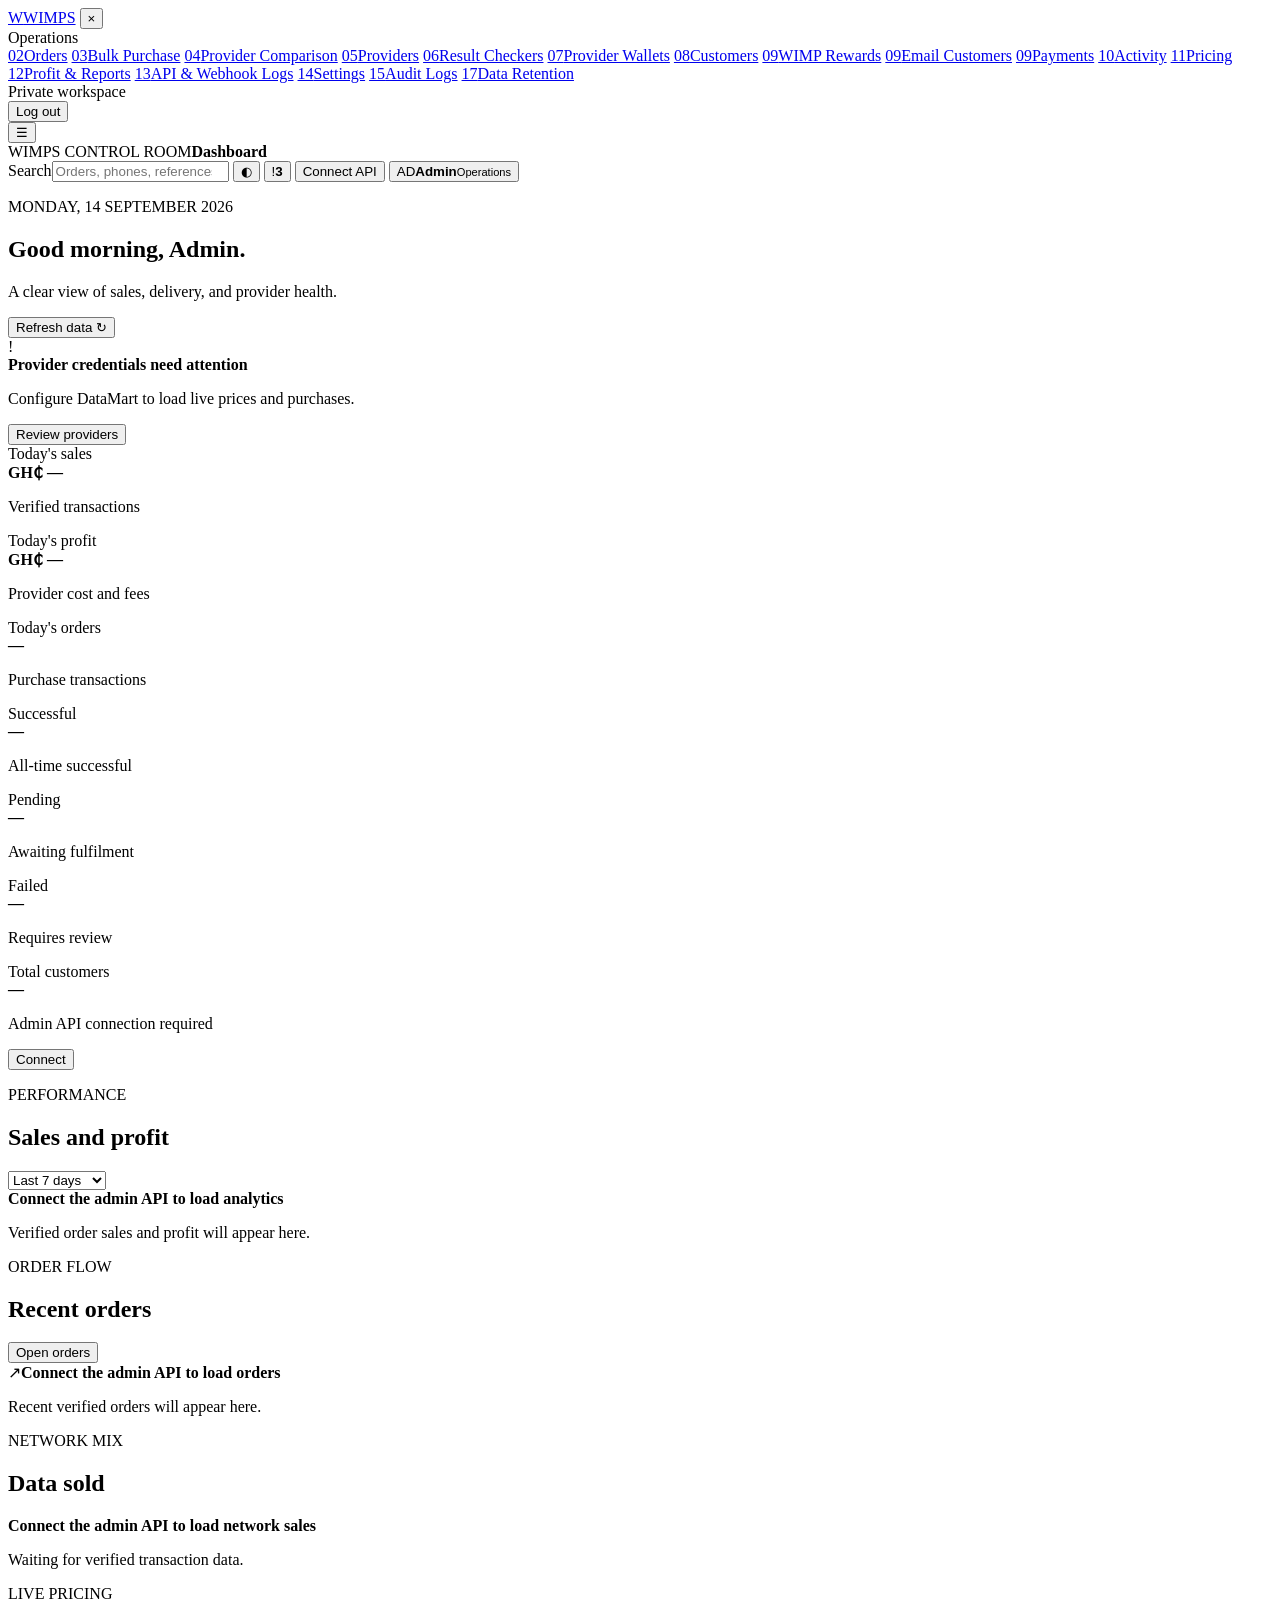
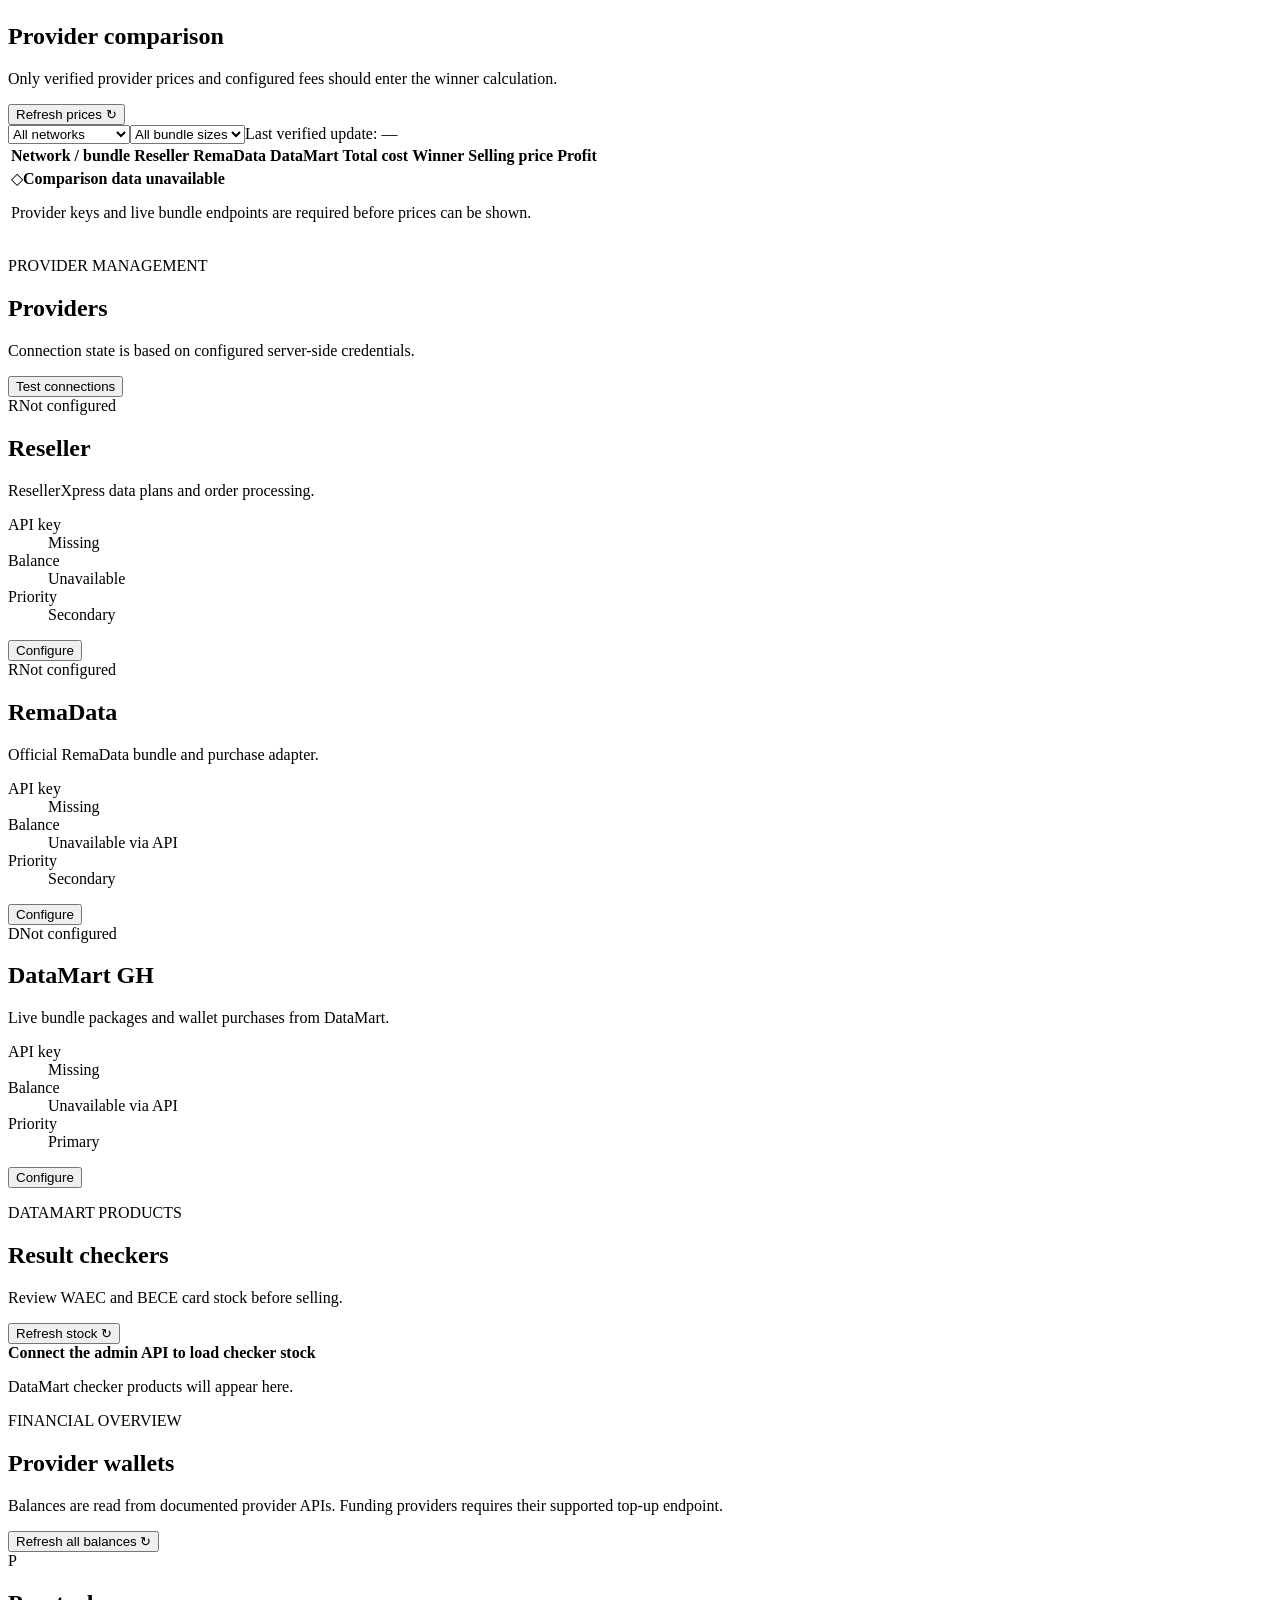
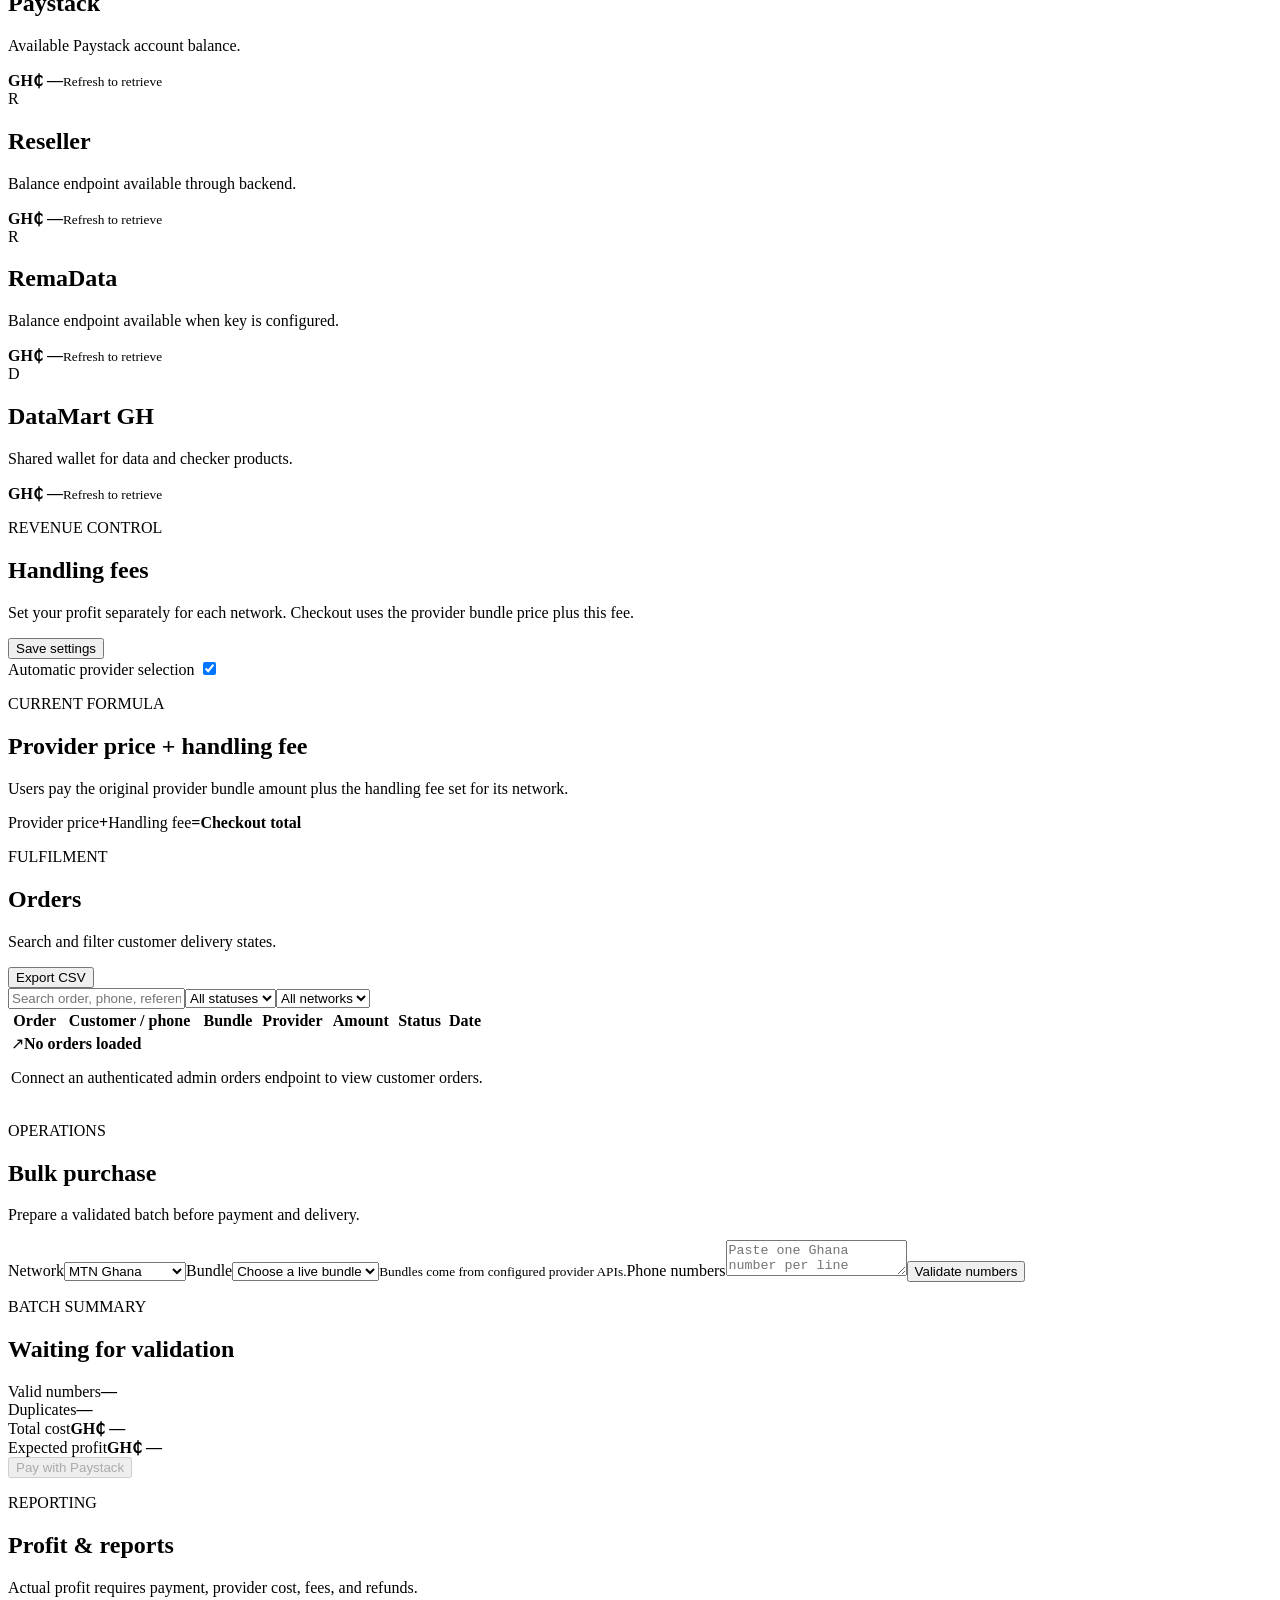
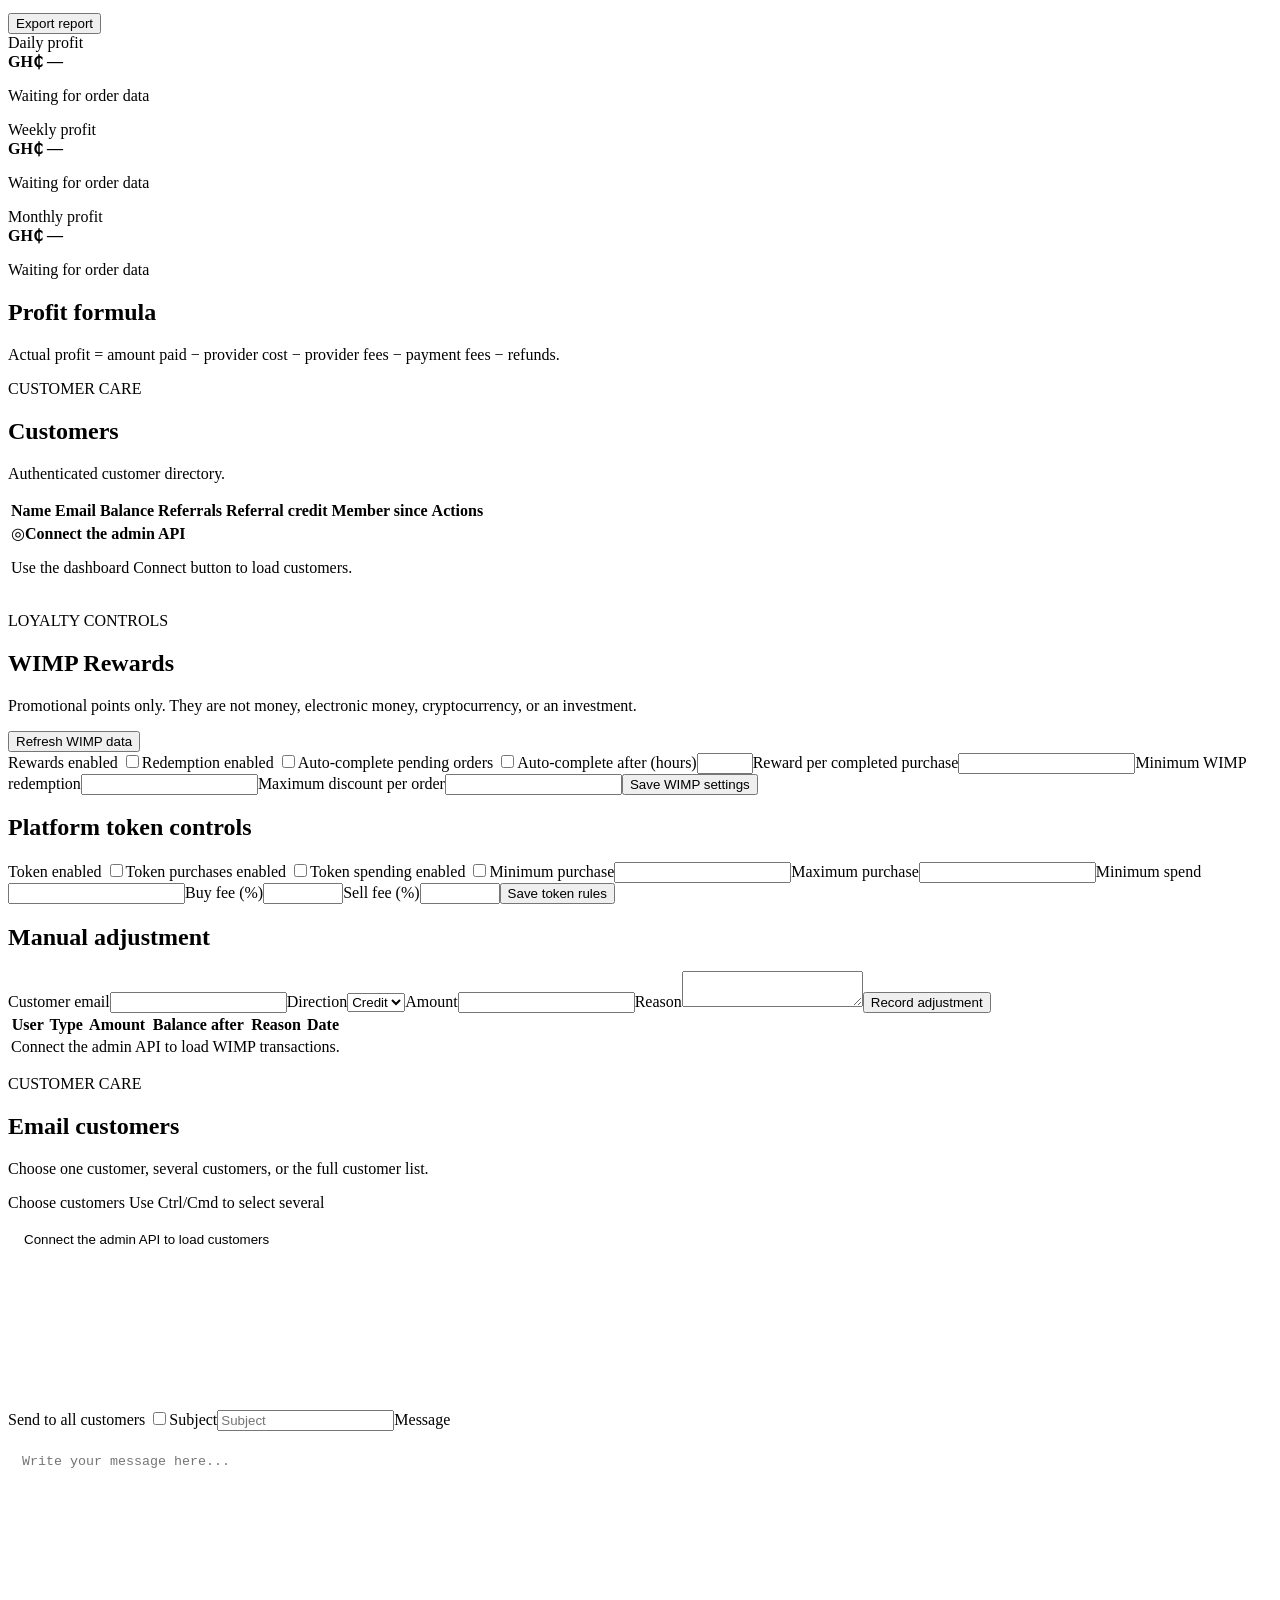
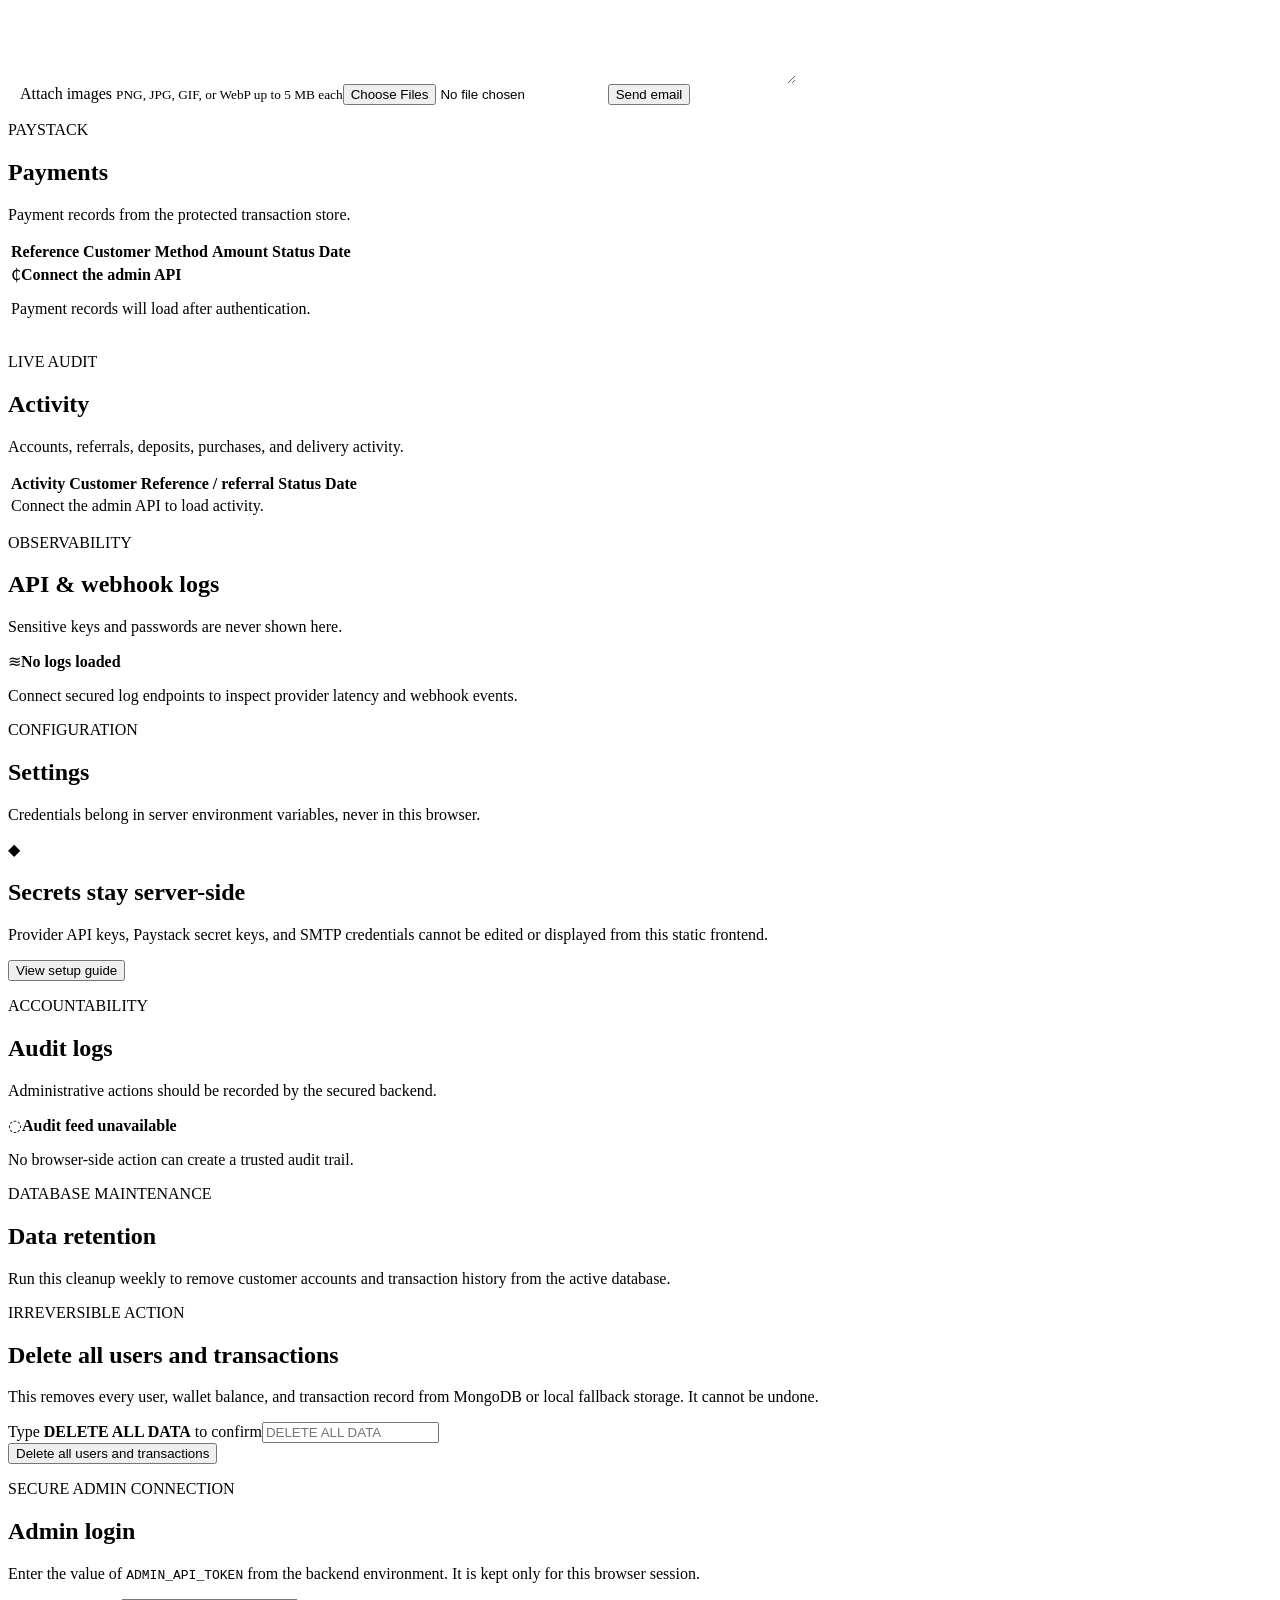
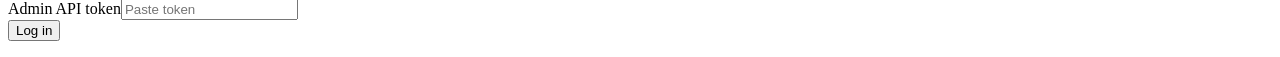
==== admin/index.html @ 2f8cf1c2 "Improve site favicon and link previews" ====
<!doctype html>
<html lang="en">
<head>
    <meta charset="utf-8">
    <meta name="viewport" content="width=device-width, initial-scale=1">
    <meta name="robots" content="noindex, nofollow">
    <meta name="description" content="WIMPS operations dashboard">
    <link rel="icon" type="image/png" sizes="512x512" href="/logo-512.png">
    <link rel="icon" href="/favicon.ico">
    <title>WIMPS Admin</title>
    <link rel="stylesheet" href="admin.css">
    <style>
        .customer-email-form { max-width: 760px; gap: 20px; }
        .customer-email-form select,
        .customer-email-form textarea { display: block; width: 100%; margin-top: 7px; padding: 13px 14px; border: 1px solid var(--line); border-radius: 10px; background: transparent; color: var(--ink); line-height: 1.6; }
        .customer-email-form select[multiple] { min-height: 190px; }
        .customer-email-form .customer-message { min-height: 220px; resize: vertical; }
        .customer-email-form .image-attachments { border: 1px dashed var(--line); padding: 12px; border-radius: 10px; background: transparent; }
        .customer-email-form select:focus,
        .customer-email-form input:focus,
        .customer-email-form textarea:focus { border-color: var(--green); outline: 0; box-shadow: 0 0 0 3px rgba(8, 122, 85, .12); }
        .bulk-actions { display: flex; flex-wrap: wrap; gap: 10px; margin-top: 16px; }
    </style>
</head>
<body>
    <div class="app-shell">
        <aside class="sidebar" id="sidebar">
            <div class="brand-row">
                <a class="brand" href="#dashboard" data-view="dashboard"><span class="brand-mark">W</span><span>WIMPS</span></a>
                <button class="icon-button sidebar-close" id="sidebar-close" aria-label="Close navigation">&times;</button>
            </div>
            <div class="workspace-label">Operations</div>
            <nav class="side-nav" aria-label="Admin navigation">
                <a class="nav-link" href="#orders" data-view="orders"><span>02</span>Orders</a>
                <a class="nav-link" href="#bulk" data-view="bulk"><span>03</span>Bulk Purchase</a>
                <a class="nav-link" href="#comparison" data-view="comparison"><span>04</span>Provider Comparison</a>
                <a class="nav-link" href="#providers" data-view="providers"><span>05</span>Providers</a>
                <a class="nav-link" href="#checkers" data-view="checkers"><span>06</span>Result Checkers</a>
                <a class="nav-link" href="#wallets" data-view="wallets"><span>07</span>Provider Wallets</a>
                <a class="nav-link" href="#customers" data-view="customers"><span>08</span>Customers</a>
                <a class="nav-link" href="#wimp" data-view="wimp"><span>09</span>WIMP Rewards</a>
                <a class="nav-link" href="#email" data-view="email"><span>09</span>Email Customers</a>
                <a class="nav-link" href="#payments" data-view="payments"><span>09</span>Payments</a>
                <a class="nav-link" href="#activity" data-view="activity"><span>10</span>Activity</a>
                <a class="nav-link" href="#pricing" data-view="pricing"><span>11</span>Pricing</a>
                <a class="nav-link" href="#reports" data-view="reports"><span>12</span>Profit &amp; Reports</a>
                <a class="nav-link" href="#logs" data-view="logs"><span>13</span>API &amp; Webhook Logs</a>
                <a class="nav-link" href="#settings" data-view="settings"><span>14</span>Settings</a>
                <a class="nav-link" href="#audit" data-view="audit"><span>15</span>Audit Logs</a>
                <a class="nav-link" href="#retention" data-view="retention"><span>17</span>Data Retention</a>
            </nav>
            <div class="sidebar-footer">
                <div class="secure-note"><span class="status-dot"></span><span>Private workspace</span></div>
                <button class="logout-button" id="logout-button">Log out</button>
            </div>
        </aside>

        <div class="sidebar-scrim" id="sidebar-scrim"></div>
        <main class="main-content">
            <header class="topbar">
                <button class="icon-button menu-toggle" id="menu-toggle" aria-label="Open navigation">&#9776;</button>
                <div class="topbar-context"><span class="eyebrow">WIMPS CONTROL ROOM</span><strong id="view-title">Dashboard</strong></div>
                <div class="topbar-actions">
                    <label class="search-box"><span>Search</span><input id="global-search" type="search" placeholder="Orders, phones, references"></label>
                    <button class="icon-button theme-toggle" id="theme-toggle" aria-label="Toggle dark mode">◐</button>
                    <button class="notification-button" id="notification-button" aria-label="Notifications"><span>!</span><b>3</b></button>
                    <button class="connect-api-button" id="connect-api-button" type="button">Connect API</button>
                    <button class="profile-chip" id="profile-button"><span class="avatar">AD</span><span><strong>Admin</strong><small>Operations</small></span></button>
                </div>
            </header>

            <section class="view active" data-panel="dashboard">
                <div class="page-heading"><div><p class="eyebrow">MONDAY, 14 SEPTEMBER 2026</p><h1>Good morning, Admin.</h1><p class="muted">A clear view of sales, delivery, and provider health.</p></div><button class="primary-button" data-action="refresh">Refresh data <span>↻</span></button></div>
                <div class="notice-bar warning"><span class="notice-icon">!</span><div><strong>Provider credentials need attention</strong><p>Configure DataMart to load live prices and purchases.</p></div><button class="text-button" data-view="providers">Review providers</button></div>
                <div class="metric-grid">
                    <article class="metric-card accent"><div class="metric-label">Today's sales</div><strong class="metric-value" id="today-sales">GH₵ —</strong><p class="metric-foot">Verified transactions</p></article>
                    <article class="metric-card"><div class="metric-label">Today's profit</div><strong class="metric-value" id="today-profit">GH₵ —</strong><p class="metric-foot">Provider cost and fees</p></article>
                    <article class="metric-card"><div class="metric-label">Today's orders</div><strong class="metric-value" id="today-orders">—</strong><p class="metric-foot">Purchase transactions</p></article>
                    <article class="metric-card"><div class="metric-label">Successful</div><strong class="metric-value" id="successful-orders">—</strong><p class="metric-foot">All-time successful</p></article>
                    <article class="metric-card"><div class="metric-label">Pending</div><strong class="metric-value" id="pending-orders">—</strong><p class="metric-foot">Awaiting fulfilment</p></article>
                    <article class="metric-card"><div class="metric-label">Failed</div><strong class="metric-value" id="failed-orders">—</strong><p class="metric-foot">Requires review</p></article>
                    <article class="metric-card" id="total-users-card"><div class="metric-label">Total customers</div><strong class="metric-value" id="total-users-value">—</strong><p class="metric-foot" id="total-users-status">Admin API connection required</p><button class="metric-action" id="connect-users-button" type="button">Connect</button></article>
                </div>
                <div class="dashboard-grid">
                    <article class="panel chart-panel"><div class="panel-heading"><div><p class="eyebrow">PERFORMANCE</p><h2>Sales and profit</h2></div><select id="chart-range" aria-label="Chart range"><option value="7">Last 7 days</option><option value="30">Last 30 days</option></select></div><div class="chart-placeholder" id="sales-chart"><div class="chart-empty"><span class="chart-line"></span><strong>Connect the admin API to load analytics</strong><p>Verified order sales and profit will appear here.</p></div></div></article>
                </div>
                <div class="dashboard-grid lower-grid"><article class="panel"><div class="panel-heading"><div><p class="eyebrow">ORDER FLOW</p><h2>Recent orders</h2></div><button class="text-button" data-view="orders">Open orders</button></div><div class="recent-orders" id="recent-orders"><div class="empty-state compact"><span class="empty-icon">↗</span><strong>Connect the admin API to load orders</strong><p>Recent verified orders will appear here.</p></div></div></article><article class="panel"><div class="panel-heading"><div><p class="eyebrow">NETWORK MIX</p><h2>Data sold</h2></div></div><div class="network-bars" id="network-mix"><div class="empty-state compact"><strong>Connect the admin API to load network sales</strong></div></div><p class="data-note" id="network-mix-note">Waiting for verified transaction data.</p></article></div>
            </section>

            <section class="view" data-panel="comparison"><div class="page-heading"><div><p class="eyebrow">LIVE PRICING</p><h1>Provider comparison</h1><p class="muted">Only verified provider prices and configured fees should enter the winner calculation.</p></div><button class="primary-button" data-action="refresh">Refresh prices <span>↻</span></button></div><div class="filter-row"><select id="comparison-network"><option value="">All networks</option><option value="mtn">MTN Ghana</option><option value="telecel">Telecel Ghana</option><option value="airteltigo">AirtelTigo Ghana</option></select><select id="comparison-volume"><option value="">All bundle sizes</option><option value="1">1GB</option><option value="2">2GB</option><option value="5">5GB</option><option value="10">10GB</option></select><span class="filter-status" id="comparison-updated">Last verified update: —</span></div><div class="table-panel"><div class="responsive-table"><table><thead><tr><th>Network / bundle</th><th>Reseller</th><th>RemaData</th><th>DataMart</th><th>Total cost</th><th>Winner</th><th>Selling price</th><th>Profit</th></tr></thead><tbody id="comparison-body"><tr><td colspan="8"><div class="empty-state"><span class="empty-icon">◇</span><strong>Comparison data unavailable</strong><p>Provider keys and live bundle endpoints are required before prices can be shown.</p></div></td></tr></tbody></table></div></div></section>

            <section class="view" data-panel="providers"><div class="page-heading"><div><p class="eyebrow">PROVIDER MANAGEMENT</p><h1>Providers</h1><p class="muted">Connection state is based on configured server-side credentials.</p></div><button class="secondary-button" data-action="test-providers">Test connections</button></div><div class="provider-grid"><article class="provider-card offline"><div class="provider-top"><span class="provider-badge reseller">R</span><span class="connection offline">Not configured</span></div><h2>Reseller</h2><p>ResellerXpress data plans and order processing.</p><dl><div><dt>API key</dt><dd>Missing</dd></div><div><dt>Balance</dt><dd>Unavailable</dd></div><div><dt>Priority</dt><dd>Secondary</dd></div></dl><div class="provider-actions"><button class="secondary-button" data-view="settings">Configure</button></div></article><article class="provider-card offline"><div class="provider-top"><span class="provider-badge rema">R</span><span class="connection offline">Not configured</span></div><h2>RemaData</h2><p>Official RemaData bundle and purchase adapter.</p><dl><div><dt>API key</dt><dd>Missing</dd></div><div><dt>Balance</dt><dd>Unavailable via API</dd></div><div><dt>Priority</dt><dd>Secondary</dd></div></dl><div class="provider-actions"><button class="secondary-button" data-view="settings">Configure</button></div></article><article class="provider-card offline"><div class="provider-top"><span class="provider-badge datamart">D</span><span class="connection offline">Not configured</span></div><h2>DataMart GH</h2><p>Live bundle packages and wallet purchases from DataMart.</p><dl><div><dt>API key</dt><dd>Missing</dd></div><div><dt>Balance</dt><dd>Unavailable via API</dd></div><div><dt>Priority</dt><dd>Primary</dd></div></dl><div class="provider-actions"><button class="secondary-button" data-view="settings">Configure</button></div></article></div></section>

            <section class="view" data-panel="checkers"><div class="page-heading"><div><p class="eyebrow">DATAMART PRODUCTS</p><h1>Result checkers</h1><p class="muted">Review WAEC and BECE card stock before selling.</p></div><button class="primary-button" id="load-checkers-button" type="button">Refresh stock <span>↻</span></button></div><div class="checker-grid" id="checker-products"><div class="panel empty-state"><strong>Connect the admin API to load checker stock</strong><p>DataMart checker products will appear here.</p></div></div></section>

<section class="view" data-panel="wallets"><div class="page-heading"><div><p class="eyebrow">FINANCIAL OVERVIEW</p><h1>Provider wallets</h1><p class="muted">Balances are read from documented provider APIs. Funding providers requires their supported top-up endpoint.</p></div><button class="primary-button" data-action="refresh">Refresh all balances <span>↻</span></button></div><div class="wallet-grid"><article class="wallet-card" data-wallet-provider="paystack"><span class="provider-badge paystack">P</span><div><h2>Paystack</h2><p>Available Paystack account balance.</p></div><strong>GH₵ —</strong><small>Refresh to retrieve</small></article><article class="wallet-card" data-wallet-provider="resellerxpress"><span class="provider-badge reseller">R</span><div><h2>Reseller</h2><p>Balance endpoint available through backend.</p></div><strong>GH₵ —</strong><small>Refresh to retrieve</small></article><article class="wallet-card" data-wallet-provider="remadata"><span class="provider-badge rema">R</span><div><h2>RemaData</h2><p>Balance endpoint available when key is configured.</p></div><strong>GH₵ —</strong><small>Refresh to retrieve</small></article><article class="wallet-card" data-wallet-provider="datamart"><span class="provider-badge datamart">D</span><div><h2>DataMart GH</h2><p>Shared wallet for data and checker products.</p></div><strong>GH₵ —</strong><small>Refresh to retrieve</small></article></div></section>

            <section class="view" data-panel="pricing"><div class="page-heading"><div><p class="eyebrow">REVENUE CONTROL</p><h1>Handling fees</h1><p class="muted">Set your profit separately for each network. Checkout uses the provider bundle price plus this fee.</p></div><button class="primary-button" data-action="save-settings">Save settings</button></div><div class="settings-grid"><form class="panel settings-form" id="pricing-form"><label class="switch-label">Automatic provider selection <input name="autoProvider" type="checkbox" checked><span class="switch"></span></label></form><article class="panel formula-panel"><p class="eyebrow">CURRENT FORMULA</p><h2>Provider price + handling fee</h2><p>Users pay the original provider bundle amount plus the handling fee set for its network.</p><div class="formula"><span>Provider price</span><b>+</b><span>Handling fee</span><b>=</b><strong>Checkout total</strong></div></article></div></section>

            <section class="view" data-panel="orders"><div class="page-heading"><div><p class="eyebrow">FULFILMENT</p><h1>Orders</h1><p class="muted">Search and filter customer delivery states.</p></div><button class="secondary-button" data-action="export-orders">Export CSV</button></div><div class="filter-row"><input id="orders-search" class="filter-input" placeholder="Search order, phone, reference"><select id="orders-status"><option value="">All statuses</option><option value="pending">Pending</option><option value="completed">Success</option><option value="failed">Failed</option></select><select id="orders-network"><option value="">All networks</option><option value="mtn">MTN</option><option value="telecel">Telecel</option><option value="airteltigo">AirtelTigo</option></select></div><div class="table-panel"><div class="responsive-table"><table><thead><tr><th>Order</th><th>Customer / phone</th><th>Bundle</th><th>Provider</th><th>Amount</th><th>Status</th><th>Date</th></tr></thead><tbody id="orders-body"><tr><td colspan="7"><div class="empty-state"><span class="empty-icon">↗</span><strong>No orders loaded</strong><p>Connect an authenticated admin orders endpoint to view customer orders.</p></div></td></tr></tbody></table></div></div></section>

            <section class="view" data-panel="bulk"><div class="page-heading"><div><p class="eyebrow">OPERATIONS</p><h1>Bulk purchase</h1><p class="muted">Prepare a validated batch before payment and delivery.</p></div></div><div class="bulk-layout"><form class="panel bulk-form"><label>Network<select id="bulk-network"><option value="mtn">MTN Ghana</option><option value="telecel">Telecel Ghana</option><option value="airteltigo">AirtelTigo Ghana</option></select></label><label>Bundle<select id="bulk-bundle"><option value="">Choose a live bundle</option></select><small class="field-help">Bundles come from configured provider APIs.</small></label><label>Phone numbers<textarea placeholder="Paste one Ghana number per line"></textarea></label><button type="button" class="primary-button" data-action="validate-bulk">Validate numbers</button></form><article class="panel bulk-summary"><p class="eyebrow">BATCH SUMMARY</p><h2>Waiting for validation</h2><div class="summary-line"><span>Valid numbers</span><strong>—</strong></div><div class="summary-line"><span>Duplicates</span><strong>—</strong></div><div class="summary-line"><span>Total cost</span><strong>GH₵ —</strong></div><div class="summary-line"><span>Expected profit</span><strong>GH₵ —</strong></div><button type="button" class="secondary-button" disabled>Pay with Paystack</button></article></div></section>

            <section class="view" data-panel="reports"><div class="page-heading"><div><p class="eyebrow">REPORTING</p><h1>Profit &amp; reports</h1><p class="muted">Actual profit requires payment, provider cost, fees, and refunds.</p></div><button class="secondary-button" data-action="export">Export report</button></div><div class="metric-grid"><article class="metric-card"><div class="metric-label">Daily profit</div><strong class="metric-value">GH₵ —</strong><p class="metric-foot">Waiting for order data</p></article><article class="metric-card"><div class="metric-label">Weekly profit</div><strong class="metric-value">GH₵ —</strong><p class="metric-foot">Waiting for order data</p></article><article class="metric-card"><div class="metric-label">Monthly profit</div><strong class="metric-value">GH₵ —</strong><p class="metric-foot">Waiting for order data</p></article></div><div class="panel report-note"><h2>Profit formula</h2><p>Actual profit = amount paid − provider cost − provider fees − payment fees − refunds.</p></div></section>

            <section class="view generic-view" data-panel="customers"><div class="page-heading"><div><p class="eyebrow">CUSTOMER CARE</p><h1>Customers</h1><p class="muted">Authenticated customer directory.</p></div></div><div class="table-panel"><div class="responsive-table"><table><thead><tr><th>Name</th><th>Email</th><th>Balance</th><th>Referrals</th><th>Referral credit</th><th>Member since</th><th>Actions</th></tr></thead><tbody id="customers-body"><tr><td colspan="7"><div class="empty-state"><span class="empty-icon">◎</span><strong>Connect the admin API</strong><p>Use the dashboard Connect button to load customers.</p></div></td></tr></tbody></table></div></div></section>

            <section class="view generic-view" data-panel="wimp"><div class="page-heading"><div><p class="eyebrow">LOYALTY CONTROLS</p><h1>WIMP Rewards</h1><p class="muted">Promotional points only. They are not money, electronic money, cryptocurrency, or an investment.</p></div><button class="primary-button" id="wimp-refresh-button" type="button">Refresh WIMP data</button></div><div class="settings-grid"><form class="panel settings-form" id="wimp-settings-form"><label class="switch-label">Rewards enabled <input name="enabled" type="checkbox"><span class="switch"></span></label><label class="switch-label">Redemption enabled <input name="redemptionEnabled" type="checkbox"><span class="switch"></span></label><label class="switch-label">Auto-complete pending orders <input name="autoCompleteEnabled" type="checkbox"><span class="switch"></span></label><label>Auto-complete after (hours)<input name="autoCompleteHours" type="number" min="1" max="168" step="1" required></label><label>Reward per completed purchase<input name="rewardPerCompletedPurchase" type="number" min="0" step="0.01" required></label><label>Minimum WIMP redemption<input name="minimumRedemption" type="number" min="0" step="0.01" required></label><label>Maximum discount per order<input name="maximumDiscount" type="number" min="0" step="0.01" required></label><button class="primary-button" type="submit">Save WIMP settings</button></form><form class="panel settings-form" id="wimp-token-form"><h2>Platform token controls</h2><label class="switch-label">Token enabled <input name="tokenEnabled" type="checkbox"><span class="switch"></span></label><label class="switch-label">Token purchases enabled <input name="tokenPurchaseEnabled" type="checkbox"><span class="switch"></span></label><label class="switch-label">Token spending enabled <input name="tokenSpendEnabled" type="checkbox"><span class="switch"></span></label><label>Minimum purchase<input name="tokenMinPurchase" type="number" min="0" step="0.01" required></label><label>Maximum purchase<input name="tokenMaxPurchase" type="number" min="0" step="0.01" required></label><label>Minimum spend<input name="tokenMinSpend" type="number" min="0" step="0.01" required></label><label>Buy fee (%)<input name="tokenBuyFeePercent" type="number" min="0" max="100" step="0.01" required></label><label>Sell fee (%)<input name="tokenSellFeePercent" type="number" min="0" max="100" step="0.01" required></label><button class="secondary-button" type="submit">Save token rules</button></form><form class="panel settings-form" id="wimp-adjust-form"><h2>Manual adjustment</h2><label>Customer email<input name="email" type="email" required></label><label>Direction<select name="direction"><option value="credit">Credit</option><option value="debit">Debit</option></select></label><label>Amount<input name="amount" type="number" min="0.01" step="0.01" required></label><label>Reason<textarea name="reason" required maxlength="500"></textarea></label><button class="secondary-button" type="submit">Record adjustment</button></form></div><div class="table-panel"><div class="responsive-table"><table><thead><tr><th>User</th><th>Type</th><th>Amount</th><th>Balance after</th><th>Reason</th><th>Date</th></tr></thead><tbody id="wimp-transactions-body"><tr><td colspan="6">Connect the admin API to load WIMP transactions.</td></tr></tbody></table></div></div></section>

            <section class="view generic-view" data-panel="email"><div class="page-heading"><div><p class="eyebrow">CUSTOMER CARE</p><h1>Email customers</h1><p class="muted">Choose one customer, several customers, or the full customer list.</p></div></div><form class="panel settings-form customer-email-form" id="customer-email-form"><label>Choose customers <span>Use Ctrl/Cmd to select several</span><select name="recipients" multiple size="8"><option value="">Connect the admin API to load customers</option></select></label><label class="switch-label">Send to all customers <input name="allCustomers" type="checkbox"><span class="switch"></span></label><label>Subject<input name="subject" type="text" required placeholder="Subject"></label><label>Message<textarea class="customer-message" name="message" rows="10" required placeholder="Write your message here..."></textarea></label><label class="image-attachments">Attach images <small>PNG, JPG, GIF, or WebP up to 5 MB each</small><input name="attachments" type="file" accept="image/png,image/jpeg,image/gif,image/webp" multiple></label><button type="submit" class="primary-button" data-action="send-email">Send email</button></form></section>
            <section class="view generic-view" data-panel="payments"><div class="page-heading"><div><p class="eyebrow">PAYSTACK</p><h1>Payments</h1><p class="muted">Payment records from the protected transaction store.</p></div></div><div class="table-panel"><div class="responsive-table"><table><thead><tr><th>Reference</th><th>Customer</th><th>Method</th><th>Amount</th><th>Status</th><th>Date</th></tr></thead><tbody id="payments-body"><tr><td colspan="6"><div class="empty-state"><span class="empty-icon">₵</span><strong>Connect the admin API</strong><p>Payment records will load after authentication.</p></div></td></tr></tbody></table></div></div></section>
            <section class="view generic-view" data-panel="activity"><div class="page-heading"><div><p class="eyebrow">LIVE AUDIT</p><h1>Activity</h1><p class="muted">Accounts, referrals, deposits, purchases, and delivery activity.</p></div></div><div class="table-panel"><div class="responsive-table"><table><thead><tr><th>Activity</th><th>Customer</th><th>Reference / referral</th><th>Status</th><th>Date</th></tr></thead><tbody id="activity-body"><tr><td colspan="5">Connect the admin API to load activity.</td></tr></tbody></table></div></div></section>
            <section class="view generic-view" data-panel="logs"><div class="page-heading"><div><p class="eyebrow">OBSERVABILITY</p><h1>API &amp; webhook logs</h1><p class="muted">Sensitive keys and passwords are never shown here.</p></div></div><div class="panel full-empty empty-state"><span class="empty-icon">≋</span><strong>No logs loaded</strong><p>Connect secured log endpoints to inspect provider latency and webhook events.</p></div></section>
            <section class="view generic-view" data-panel="settings"><div class="page-heading"><div><p class="eyebrow">CONFIGURATION</p><h1>Settings</h1><p class="muted">Credentials belong in server environment variables, never in this browser.</p></div></div><div class="panel security-panel"><span class="lock-mark">◆</span><div><h2>Secrets stay server-side</h2><p>Provider API keys, Paystack secret keys, and SMTP credentials cannot be edited or displayed from this static frontend.</p></div><button class="secondary-button" data-action="toast">View setup guide</button></div></section>
            <section class="view generic-view" data-panel="audit"><div class="page-heading"><div><p class="eyebrow">ACCOUNTABILITY</p><h1>Audit logs</h1><p class="muted">Administrative actions should be recorded by the secured backend.</p></div></div><div class="panel full-empty empty-state"><span class="empty-icon">◌</span><strong>Audit feed unavailable</strong><p>No browser-side action can create a trusted audit trail.</p></div></section>
            <section class="view generic-view" data-panel="retention"><div class="page-heading"><div><p class="eyebrow">DATABASE MAINTENANCE</p><h1>Data retention</h1><p class="muted">Run this cleanup weekly to remove customer accounts and transaction history from the active database.</p></div></div><article class="panel retention-panel"><div><span class="eyebrow">IRREVERSIBLE ACTION</span><h2>Delete all users and transactions</h2><p>This removes every user, wallet balance, and transaction record from MongoDB or local fallback storage. It cannot be undone.</p><label class="retention-confirm-label" for="retention-confirmation">Type <strong>DELETE ALL DATA</strong> to confirm<input id="retention-confirmation" type="text" autocomplete="off" placeholder="DELETE ALL DATA"></label></div><button class="danger-button" id="purge-data-button" type="button">Delete all users and transactions</button><p class="retention-status" id="retention-status" role="status"></p></article></section>
        </main>
    </div>
    <div class="api-dialog" id="api-dialog" aria-hidden="true">
        <div class="api-dialog-card" role="dialog" aria-modal="true" aria-labelledby="api-dialog-title">
            <p class="eyebrow">SECURE ADMIN CONNECTION</p>
            <h2 id="api-dialog-title">Admin login</h2>
            <p class="muted">Enter the value of <code>ADMIN_API_TOKEN</code> from the backend environment. It is kept only for this browser session.</p>
            <label class="api-token-label" for="admin-api-token">Admin API token<input id="admin-api-token" type="password" autocomplete="off" placeholder="Paste token"></label>
            <div class="api-dialog-actions"><button class="primary-button" id="api-dialog-submit" type="button">Log in</button></div>
            <p class="api-dialog-error" id="api-dialog-error" role="alert"></p>
        </div>
    </div>
    <div class="toast" id="toast" role="status" aria-live="polite"></div>
    <script src="../config.js?v=5"></script>
    <script src="https://js.paystack.co/v1/inline.js"></script>
    <script src="admin.js?v=5"></script>
    <script>
      if ('serviceWorker' in navigator) {
        window.addEventListener('load', () => {
          navigator.serviceWorker.register('/sw.js')
            .then(reg => console.log('SW registered:', reg.scope))
            .catch(err => console.log('SW registration failed:', err));
        });
      }
    </script>
</body>
</html>
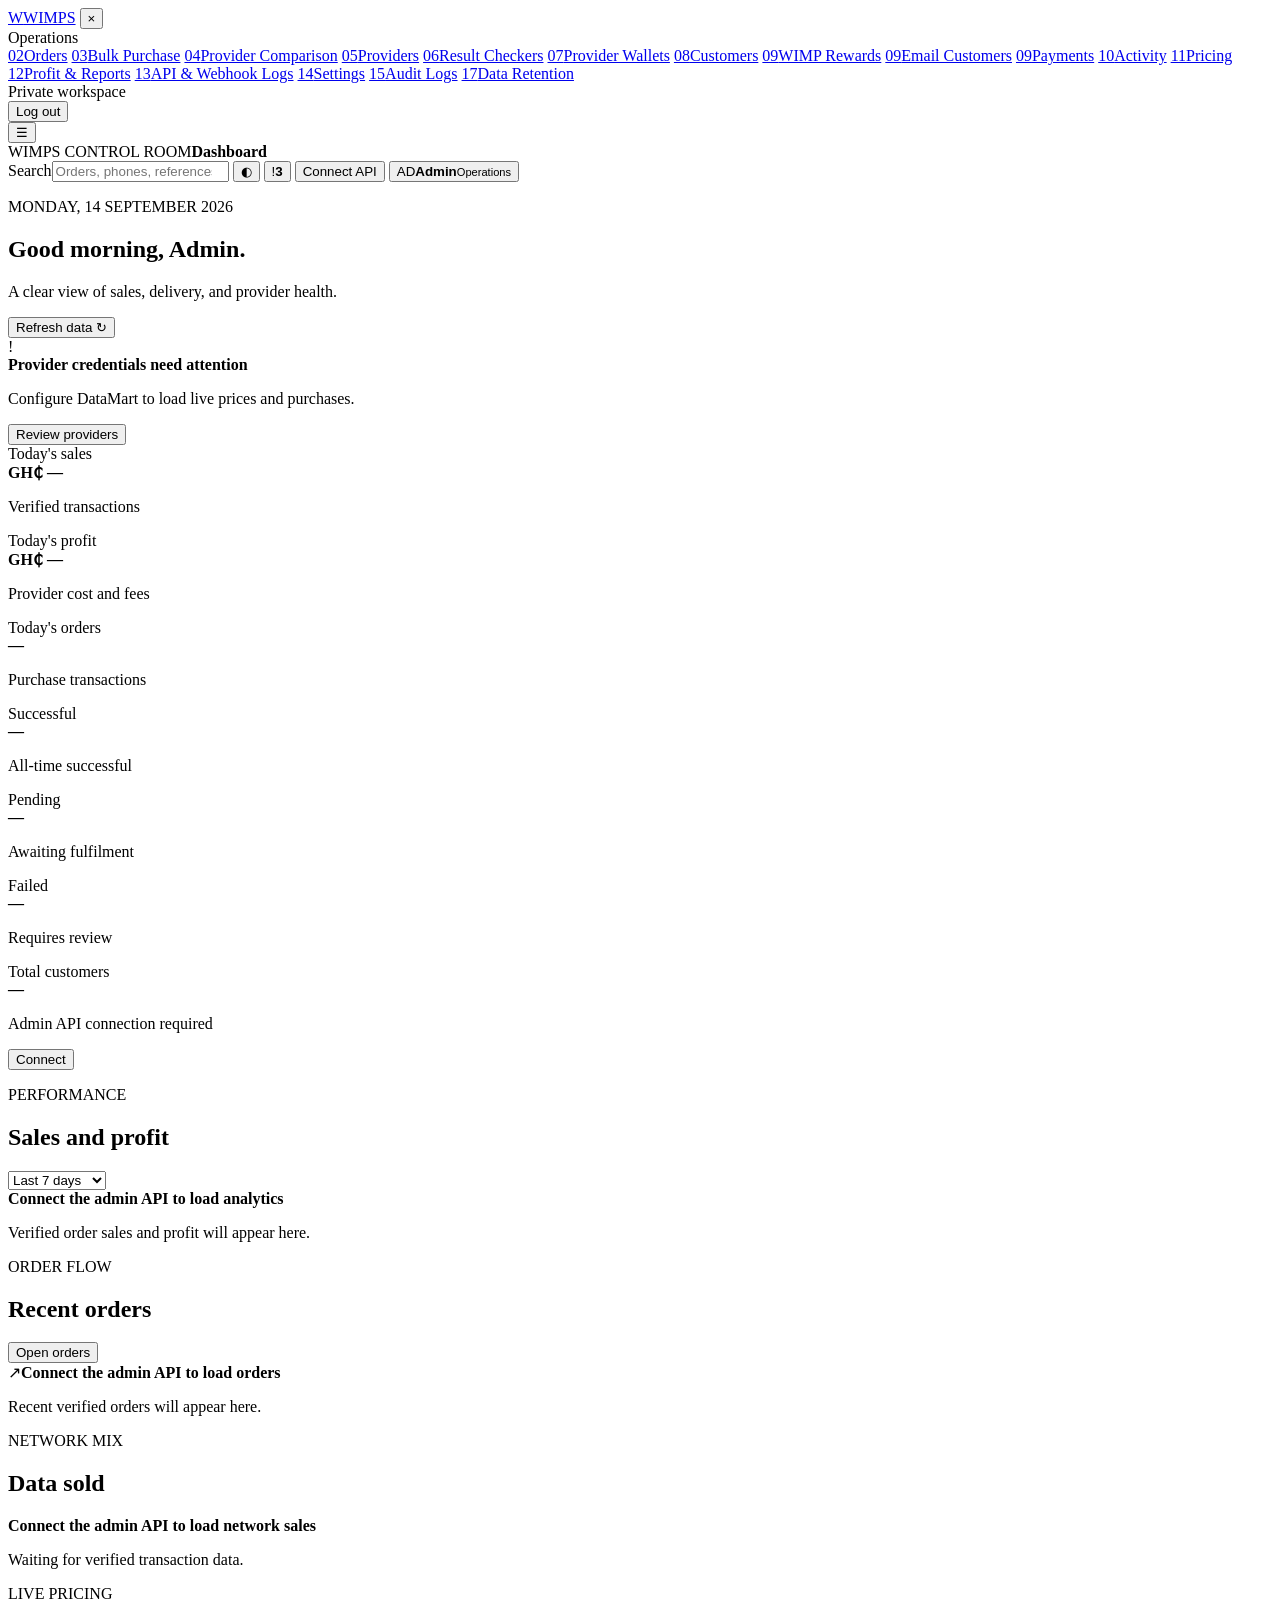
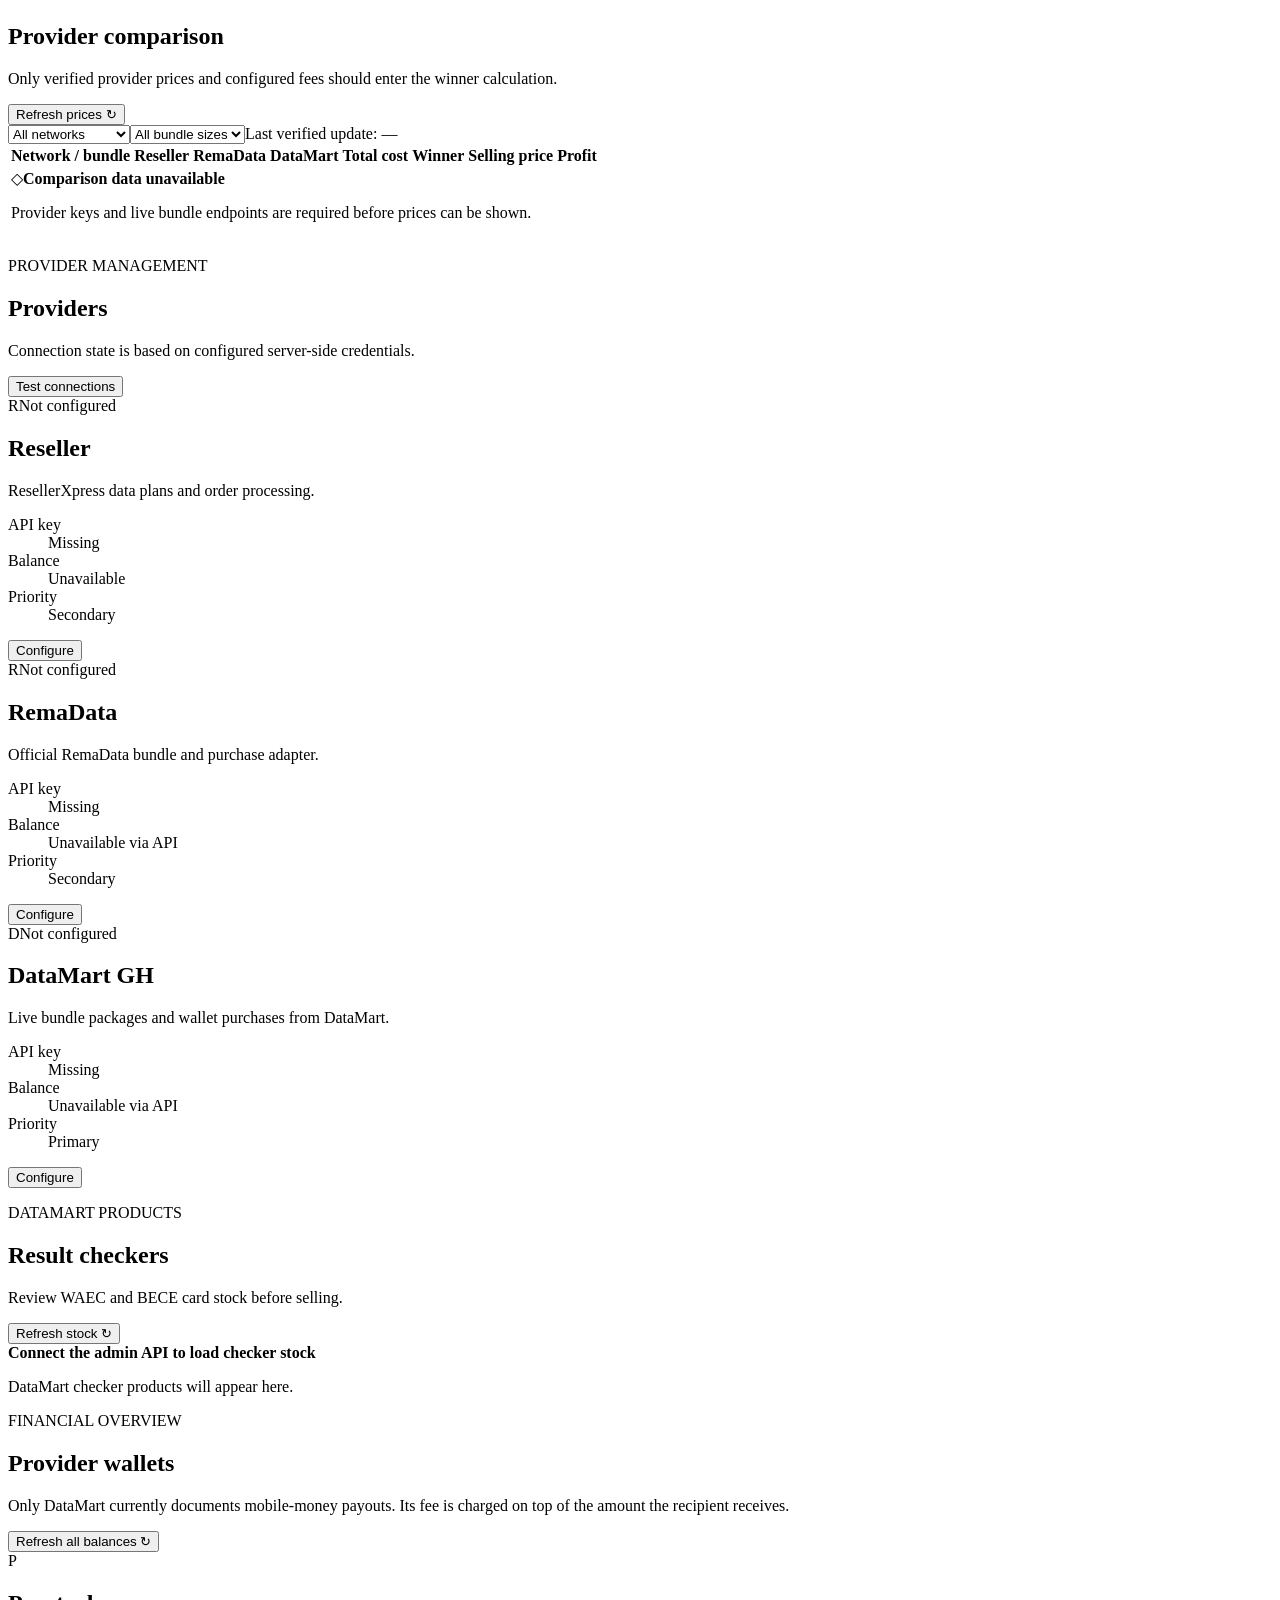
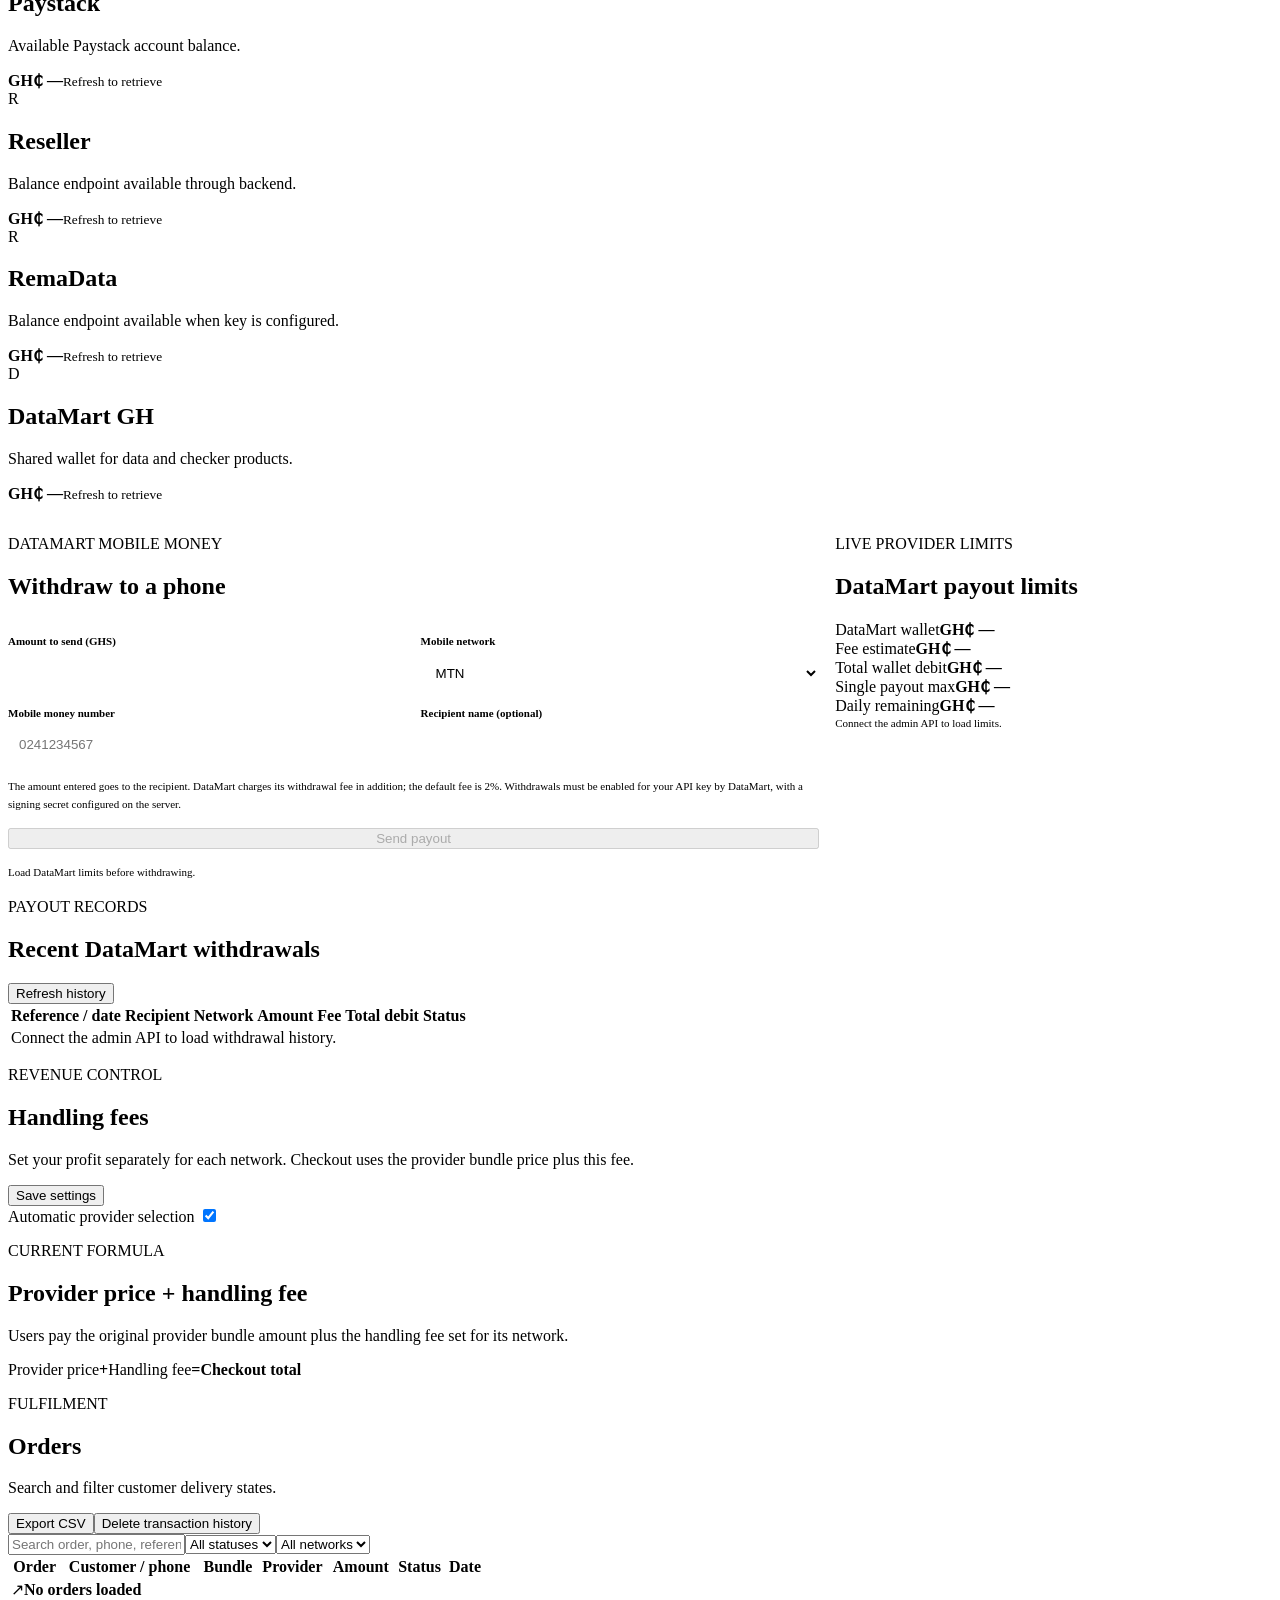
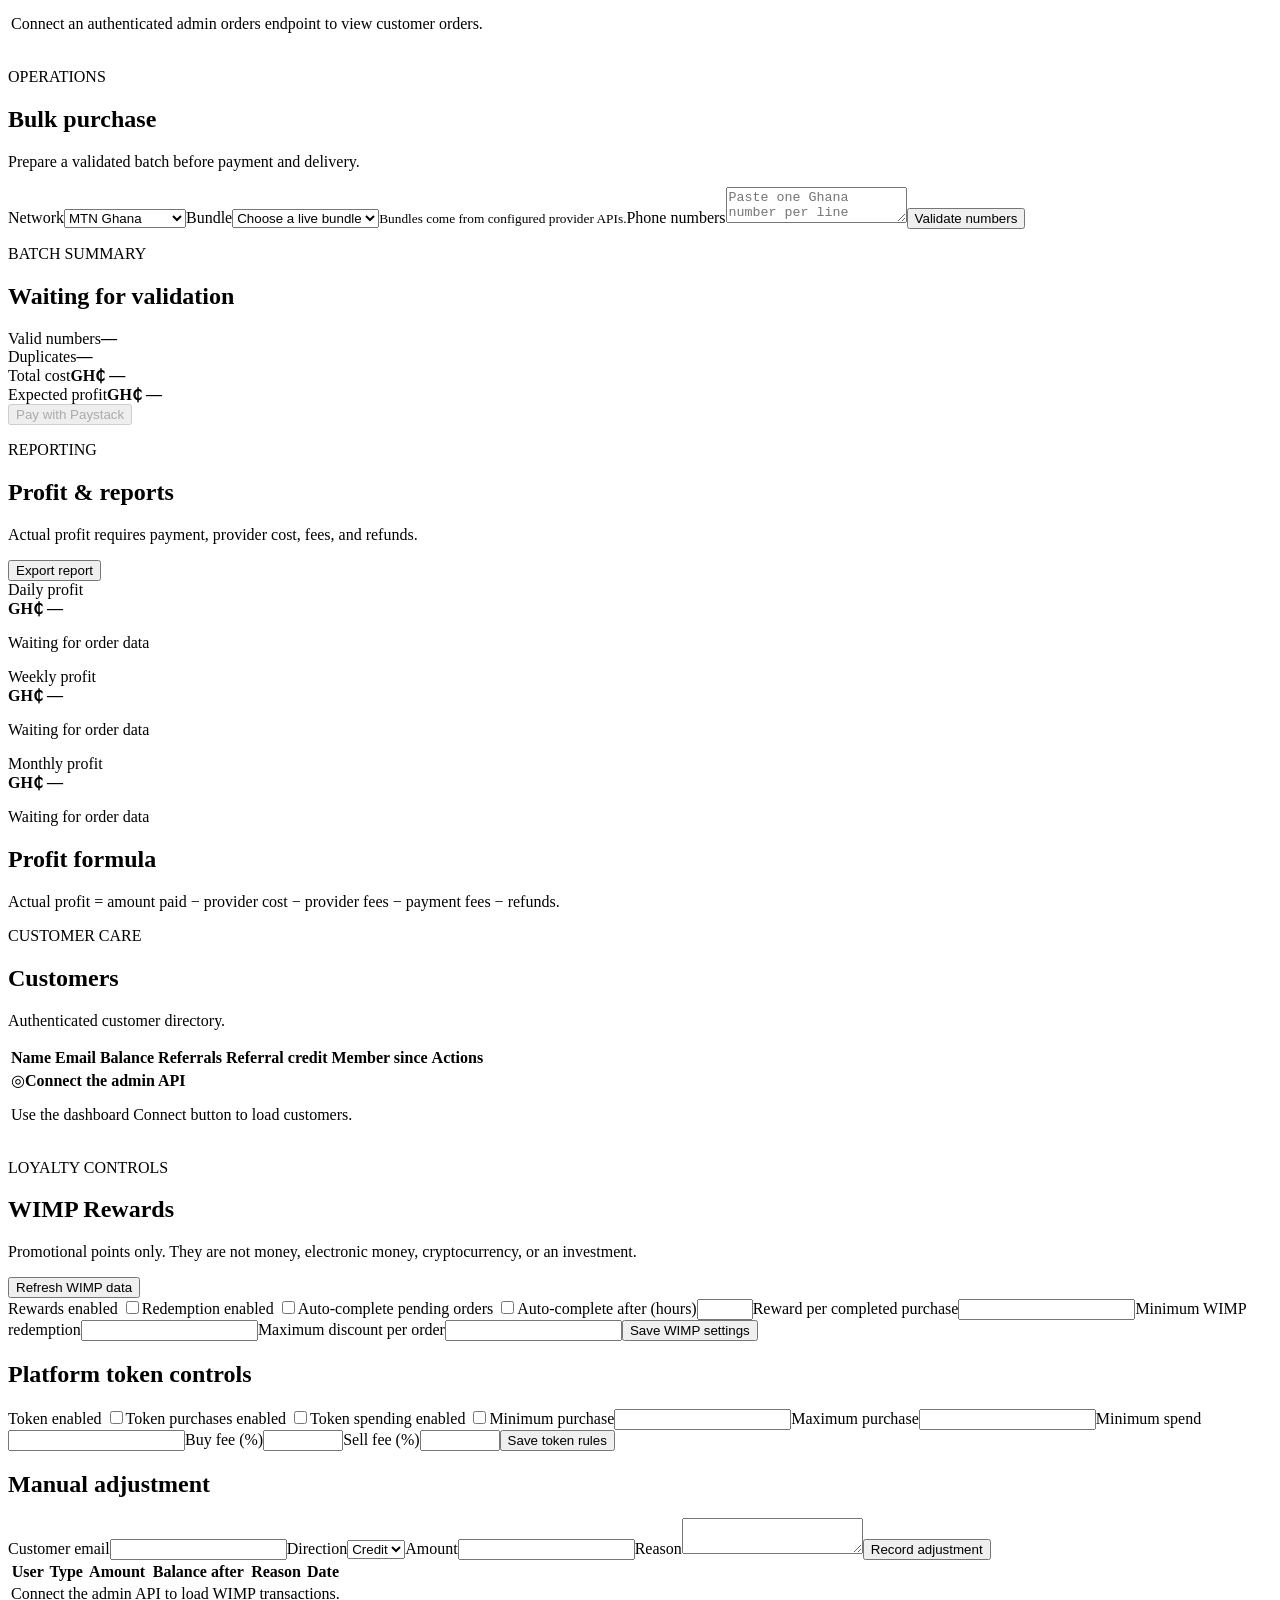
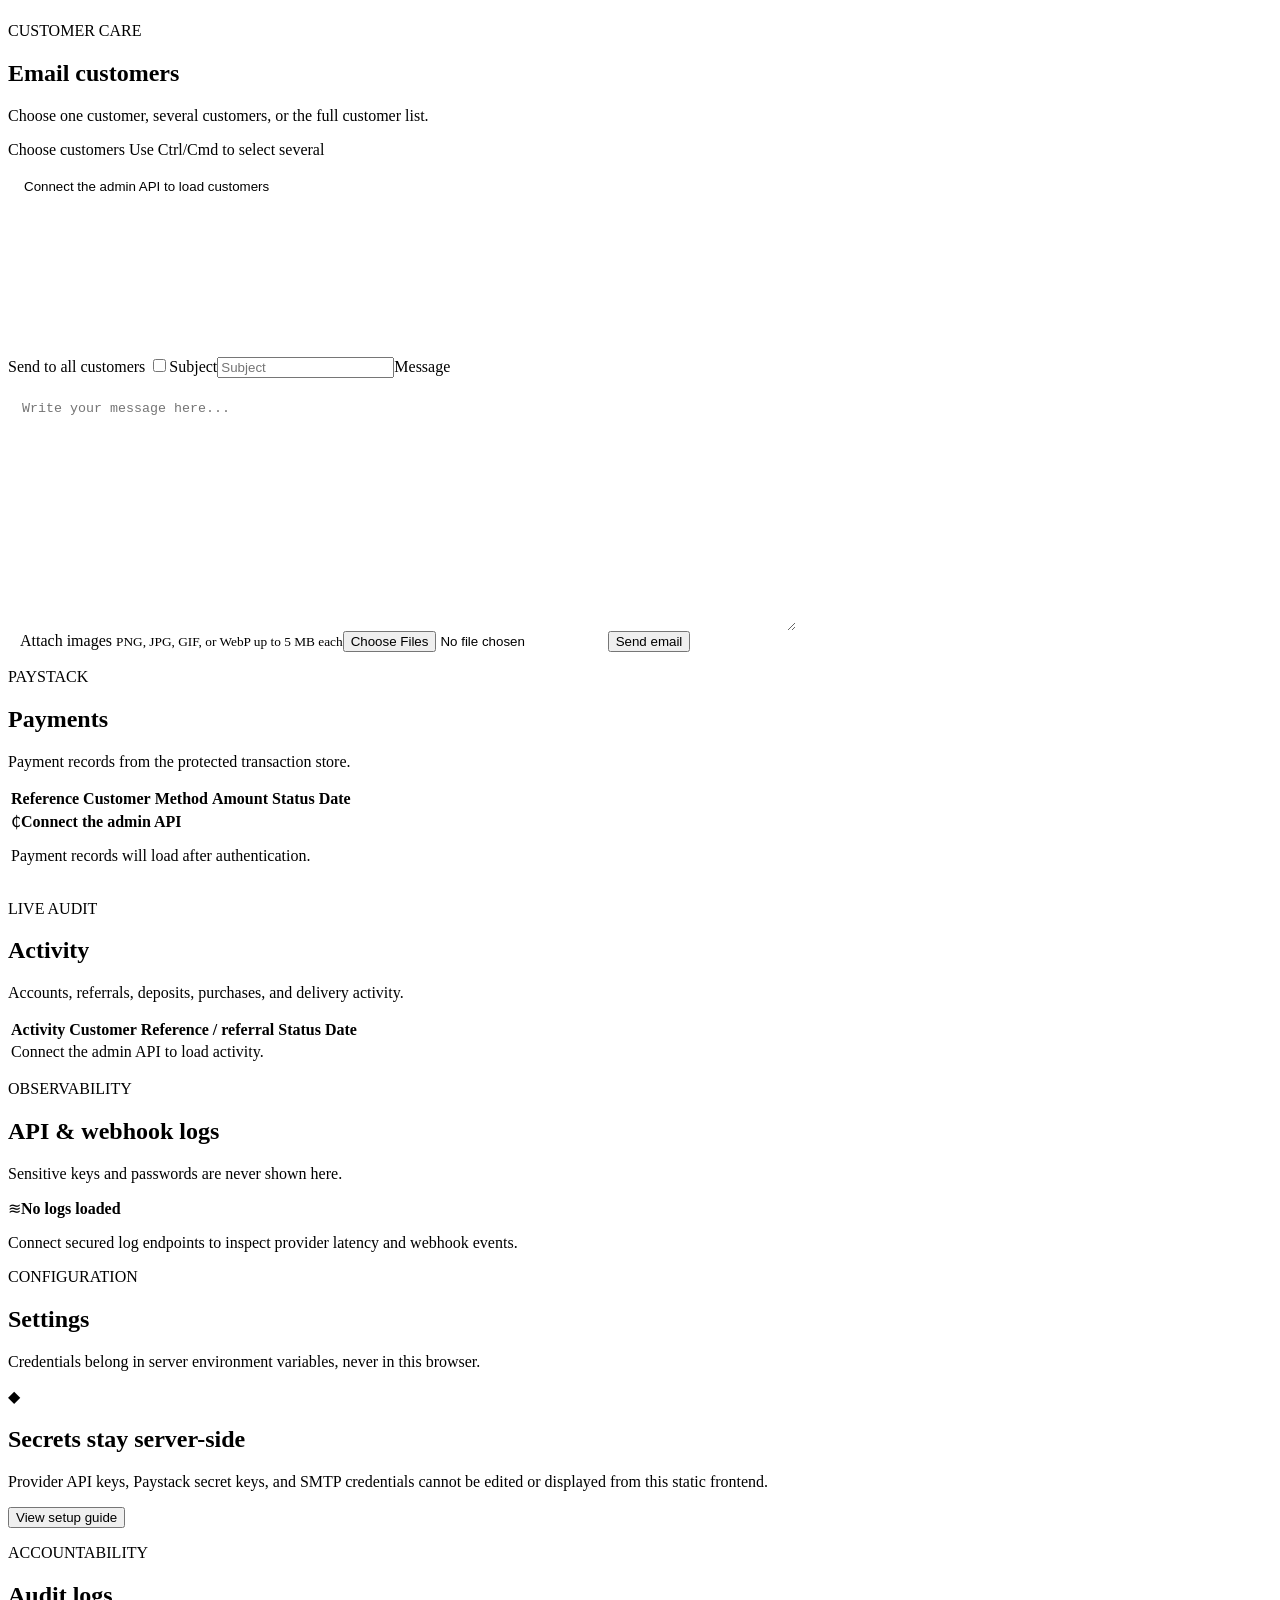
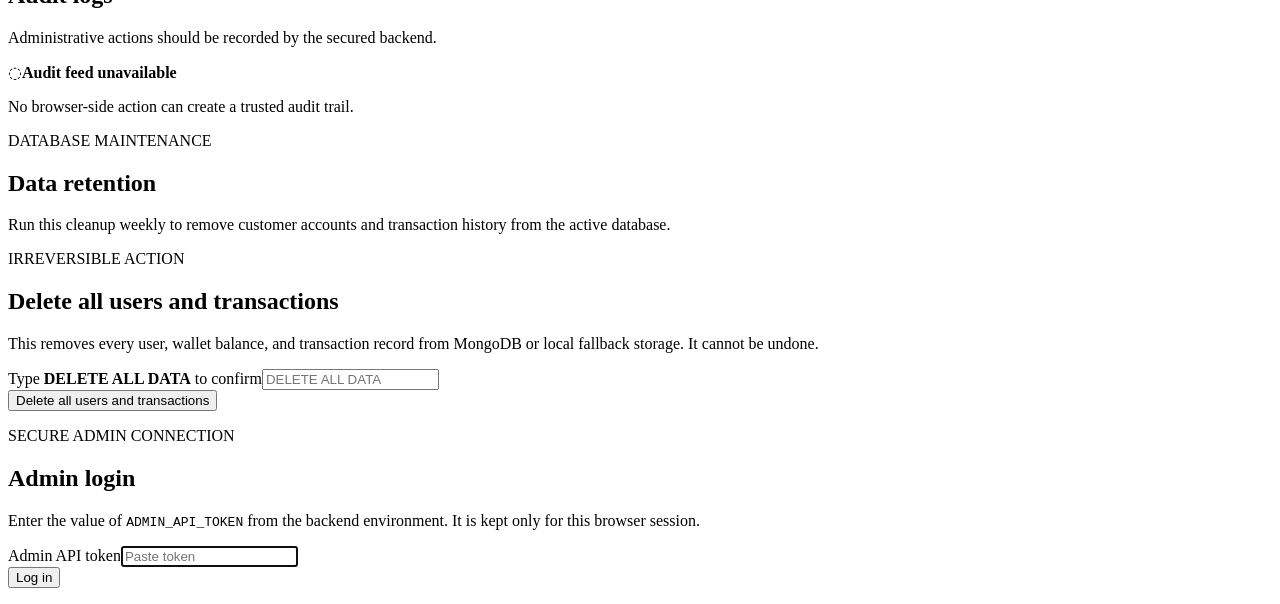
==== commit 283a4471: "Add DataMart withdrawal controls" ====
--- a/admin/index.html
+++ b/admin/index.html
@@ -20,6 +20,18 @@
         .customer-email-form input:focus,
         .customer-email-form textarea:focus { border-color: var(--green); outline: 0; box-shadow: 0 0 0 3px rgba(8, 122, 85, .12); }
         .bulk-actions { display: flex; flex-wrap: wrap; gap: 10px; margin-top: 16px; }
+        .datamart-withdrawal-layout { display: grid; grid-template-columns: minmax(0, 1.3fr) minmax(280px, .7fr); gap: 16px; margin-top: 16px; }
+        .datamart-withdrawal-form { display: grid; align-content: start; gap: 15px; }
+        .datamart-withdrawal-fields { display: grid; grid-template-columns: repeat(2, minmax(0, 1fr)); gap: 14px; }
+        .datamart-withdrawal-form label { display: grid; gap: 7px; color: var(--muted); font-size: 11px; font-weight: 700; }
+        .datamart-withdrawal-form input,
+        .datamart-withdrawal-form select { width: 100%; min-width: 0; padding: 11px; border: 1px solid var(--line); border-radius: 7px; background: var(--paper); color: var(--ink); }
+        .datamart-withdrawal-note,.datamart-withdrawal-status { margin: 0; color: var(--muted); font-size: 11px; line-height: 1.6; }
+        .datamart-withdrawal-status { min-height: 18px; }
+        .datamart-withdrawal-history { margin-top: 16px; }
+        .datamart-withdrawal-history .panel-heading { align-items: center; }
+        @media (max-width: 860px) { .datamart-withdrawal-layout { grid-template-columns: minmax(0, 1fr); } }
+        @media (max-width: 560px) { .datamart-withdrawal-fields { grid-template-columns: minmax(0, 1fr); } }
     </style>
 </head>
 <body>
@@ -93,7 +105,37 @@
 
             <section class="view" data-panel="checkers"><div class="page-heading"><div><p class="eyebrow">DATAMART PRODUCTS</p><h1>Result checkers</h1><p class="muted">Review WAEC and BECE card stock before selling.</p></div><button class="primary-button" id="load-checkers-button" type="button">Refresh stock <span>↻</span></button></div><div class="checker-grid" id="checker-products"><div class="panel empty-state"><strong>Connect the admin API to load checker stock</strong><p>DataMart checker products will appear here.</p></div></div></section>
 
-<section class="view" data-panel="wallets"><div class="page-heading"><div><p class="eyebrow">FINANCIAL OVERVIEW</p><h1>Provider wallets</h1><p class="muted">Balances are read from documented provider APIs. Funding providers requires their supported top-up endpoint.</p></div><button class="primary-button" data-action="refresh">Refresh all balances <span>↻</span></button></div><div class="wallet-grid"><article class="wallet-card" data-wallet-provider="paystack"><span class="provider-badge paystack">P</span><div><h2>Paystack</h2><p>Available Paystack account balance.</p></div><strong>GH₵ —</strong><small>Refresh to retrieve</small></article><article class="wallet-card" data-wallet-provider="resellerxpress"><span class="provider-badge reseller">R</span><div><h2>Reseller</h2><p>Balance endpoint available through backend.</p></div><strong>GH₵ —</strong><small>Refresh to retrieve</small></article><article class="wallet-card" data-wallet-provider="remadata"><span class="provider-badge rema">R</span><div><h2>RemaData</h2><p>Balance endpoint available when key is configured.</p></div><strong>GH₵ —</strong><small>Refresh to retrieve</small></article><article class="wallet-card" data-wallet-provider="datamart"><span class="provider-badge datamart">D</span><div><h2>DataMart GH</h2><p>Shared wallet for data and checker products.</p></div><strong>GH₵ —</strong><small>Refresh to retrieve</small></article></div></section>
+<section class="view" data-panel="wallets">
+    <div class="page-heading"><div><p class="eyebrow">FINANCIAL OVERVIEW</p><h1>Provider wallets</h1><p class="muted">Only DataMart currently documents mobile-money payouts. Its fee is charged on top of the amount the recipient receives.</p></div><button class="primary-button" data-action="refresh">Refresh all balances <span>↻</span></button></div>
+    <div class="wallet-grid"><article class="wallet-card" data-wallet-provider="paystack"><span class="provider-badge paystack">P</span><div><h2>Paystack</h2><p>Available Paystack account balance.</p></div><strong>GH₵ —</strong><small>Refresh to retrieve</small></article><article class="wallet-card" data-wallet-provider="resellerxpress"><span class="provider-badge reseller">R</span><div><h2>Reseller</h2><p>Balance endpoint available through backend.</p></div><strong>GH₵ —</strong><small>Refresh to retrieve</small></article><article class="wallet-card" data-wallet-provider="remadata"><span class="provider-badge rema">R</span><div><h2>RemaData</h2><p>Balance endpoint available when key is configured.</p></div><strong>GH₵ —</strong><small>Refresh to retrieve</small></article><article class="wallet-card" data-wallet-provider="datamart"><span class="provider-badge datamart">D</span><div><h2>DataMart GH</h2><p>Shared wallet for data and checker products.</p></div><strong>GH₵ —</strong><small>Refresh to retrieve</small></article></div>
+    <div class="datamart-withdrawal-layout">
+        <form class="panel datamart-withdrawal-form" id="datamart-withdrawal-form">
+            <div><p class="eyebrow">DATAMART MOBILE MONEY</p><h2>Withdraw to a phone</h2></div>
+            <div class="datamart-withdrawal-fields">
+                <label>Amount to send (GHS)<input id="datamart-withdrawal-amount" name="amount" type="number" min="10" step="0.01" inputmode="decimal" required></label>
+                <label>Mobile network<select id="datamart-withdrawal-network" name="network" required><option value="MTN">MTN</option><option value="TELECEL">Telecel</option><option value="AIRTELTIGO">AirtelTigo</option></select></label>
+                <label>Mobile money number<input id="datamart-withdrawal-phone" name="phoneNumber" type="tel" inputmode="tel" autocomplete="tel" placeholder="0241234567" pattern="(?:0[0-9]{9}|[+]?233[0-9]{9})" required></label>
+                <label>Recipient name (optional)<input id="datamart-withdrawal-name" name="recipientName" type="text" autocomplete="name" maxlength="100"></label>
+            </div>
+            <p class="datamart-withdrawal-note">The amount entered goes to the recipient. DataMart charges its withdrawal fee in addition; the default fee is 2%. Withdrawals must be enabled for your API key by DataMart, with a signing secret configured on the server.</p>
+            <button class="primary-button" id="datamart-withdrawal-submit" type="submit" disabled>Send payout</button>
+            <p class="datamart-withdrawal-status" id="datamart-withdrawal-status" role="status" aria-live="polite">Load DataMart limits before withdrawing.</p>
+        </form>
+        <article class="panel datamart-withdrawal-summary">
+            <p class="eyebrow">LIVE PROVIDER LIMITS</p><h2>DataMart payout limits</h2>
+            <div class="summary-line"><span>DataMart wallet</span><strong id="datamart-withdrawal-balance">GH₵ —</strong></div>
+            <div class="summary-line"><span>Fee estimate</span><strong id="datamart-withdrawal-fee">GH₵ —</strong></div>
+            <div class="summary-line"><span>Total wallet debit</span><strong id="datamart-withdrawal-total">GH₵ —</strong></div>
+            <div class="summary-line"><span>Single payout max</span><strong id="datamart-withdrawal-single-limit">GH₵ —</strong></div>
+            <div class="summary-line"><span>Daily remaining</span><strong id="datamart-withdrawal-daily-remaining">GH₵ —</strong></div>
+            <p class="datamart-withdrawal-status" id="datamart-withdrawal-limits-status" role="status">Connect the admin API to load limits.</p>
+        </article>
+    </div>
+    <div class="table-panel datamart-withdrawal-history">
+        <div class="panel panel-heading"><div><p class="eyebrow">PAYOUT RECORDS</p><h2>Recent DataMart withdrawals</h2></div><button class="secondary-button" id="refresh-datamart-withdrawals" type="button">Refresh history</button></div>
+        <div class="responsive-table"><table><thead><tr><th>Reference / date</th><th>Recipient</th><th>Network</th><th>Amount</th><th>Fee</th><th>Total debit</th><th>Status</th></tr></thead><tbody id="datamart-withdrawals-body"><tr><td colspan="7">Connect the admin API to load withdrawal history.</td></tr></tbody></table></div>
+    </div>
+</section>
 
             <section class="view" data-panel="pricing"><div class="page-heading"><div><p class="eyebrow">REVENUE CONTROL</p><h1>Handling fees</h1><p class="muted">Set your profit separately for each network. Checkout uses the provider bundle price plus this fee.</p></div><button class="primary-button" data-action="save-settings">Save settings</button></div><div class="settings-grid"><form class="panel settings-form" id="pricing-form"><label class="switch-label">Automatic provider selection <input name="autoProvider" type="checkbox" checked><span class="switch"></span></label></form><article class="panel formula-panel"><p class="eyebrow">CURRENT FORMULA</p><h2>Provider price + handling fee</h2><p>Users pay the original provider bundle amount plus the handling fee set for its network.</p><div class="formula"><span>Provider price</span><b>+</b><span>Handling fee</span><b>=</b><strong>Checkout total</strong></div></article></div></section>
 
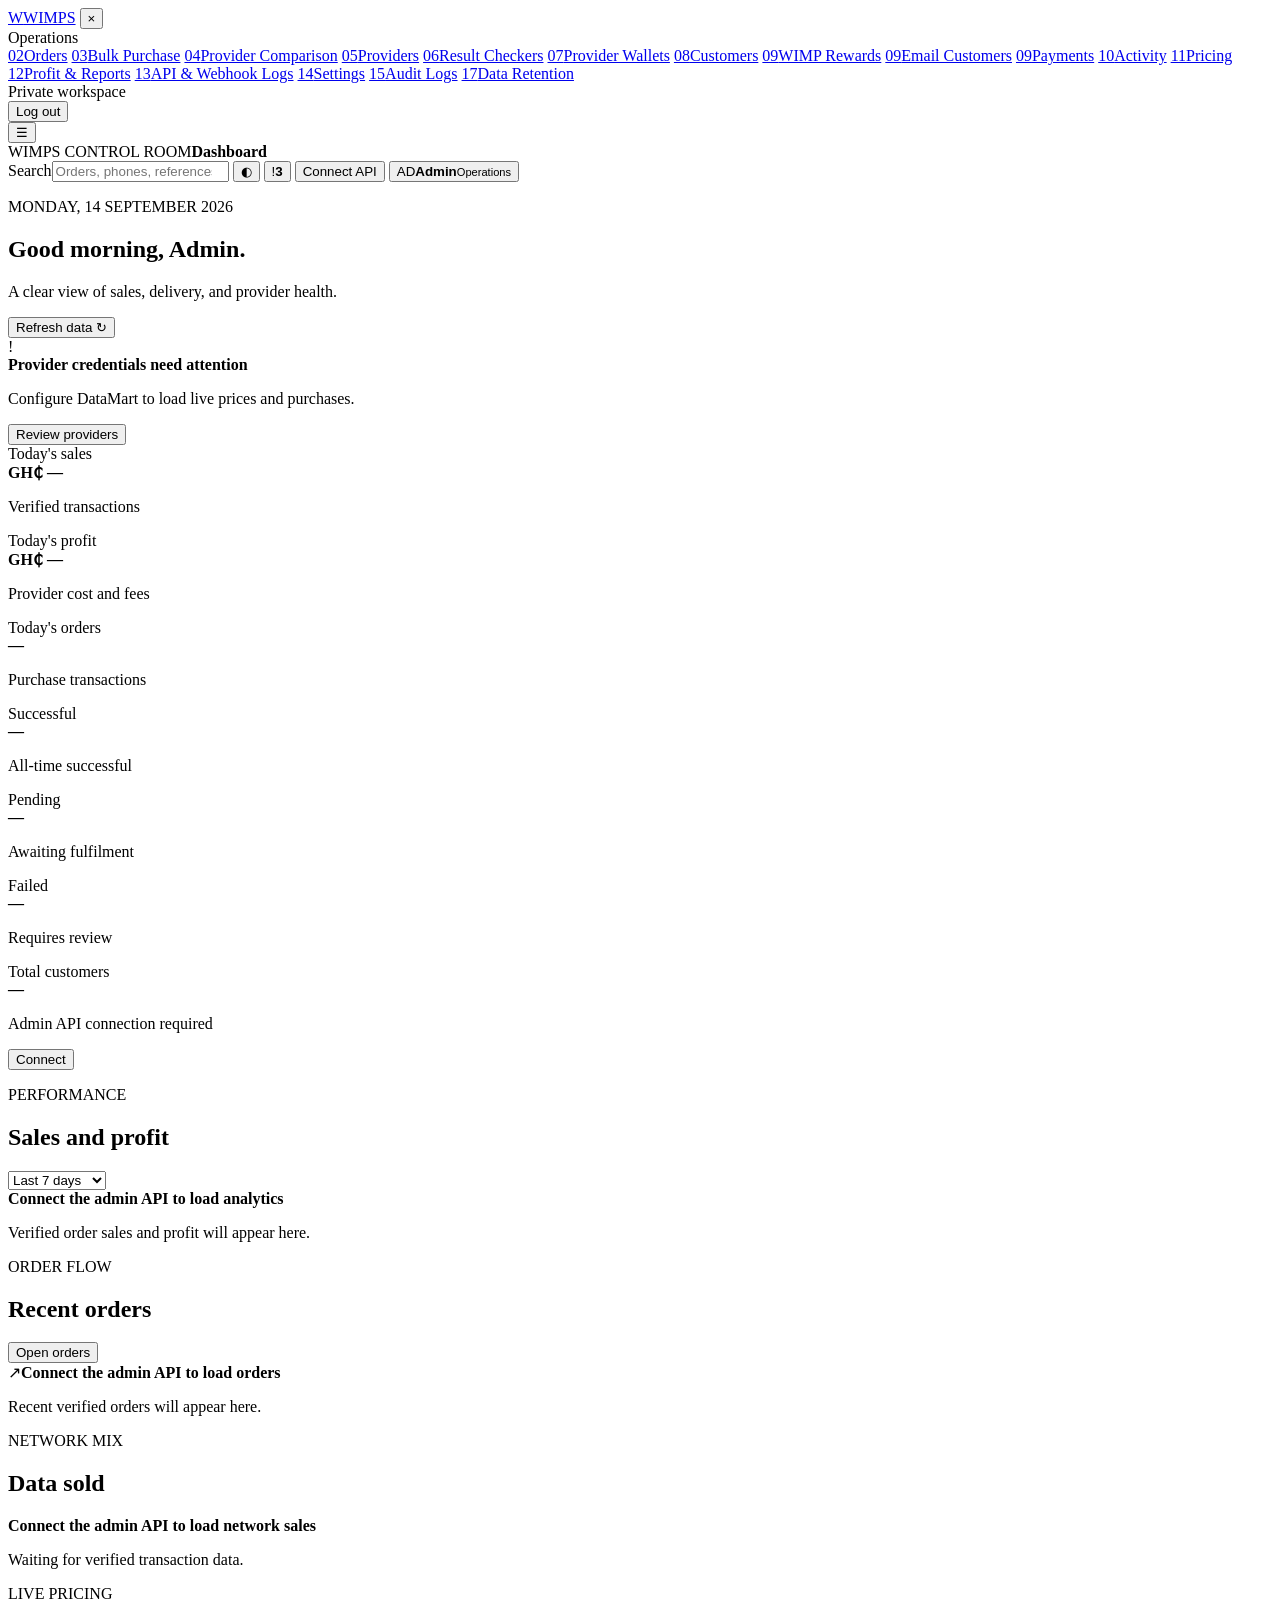
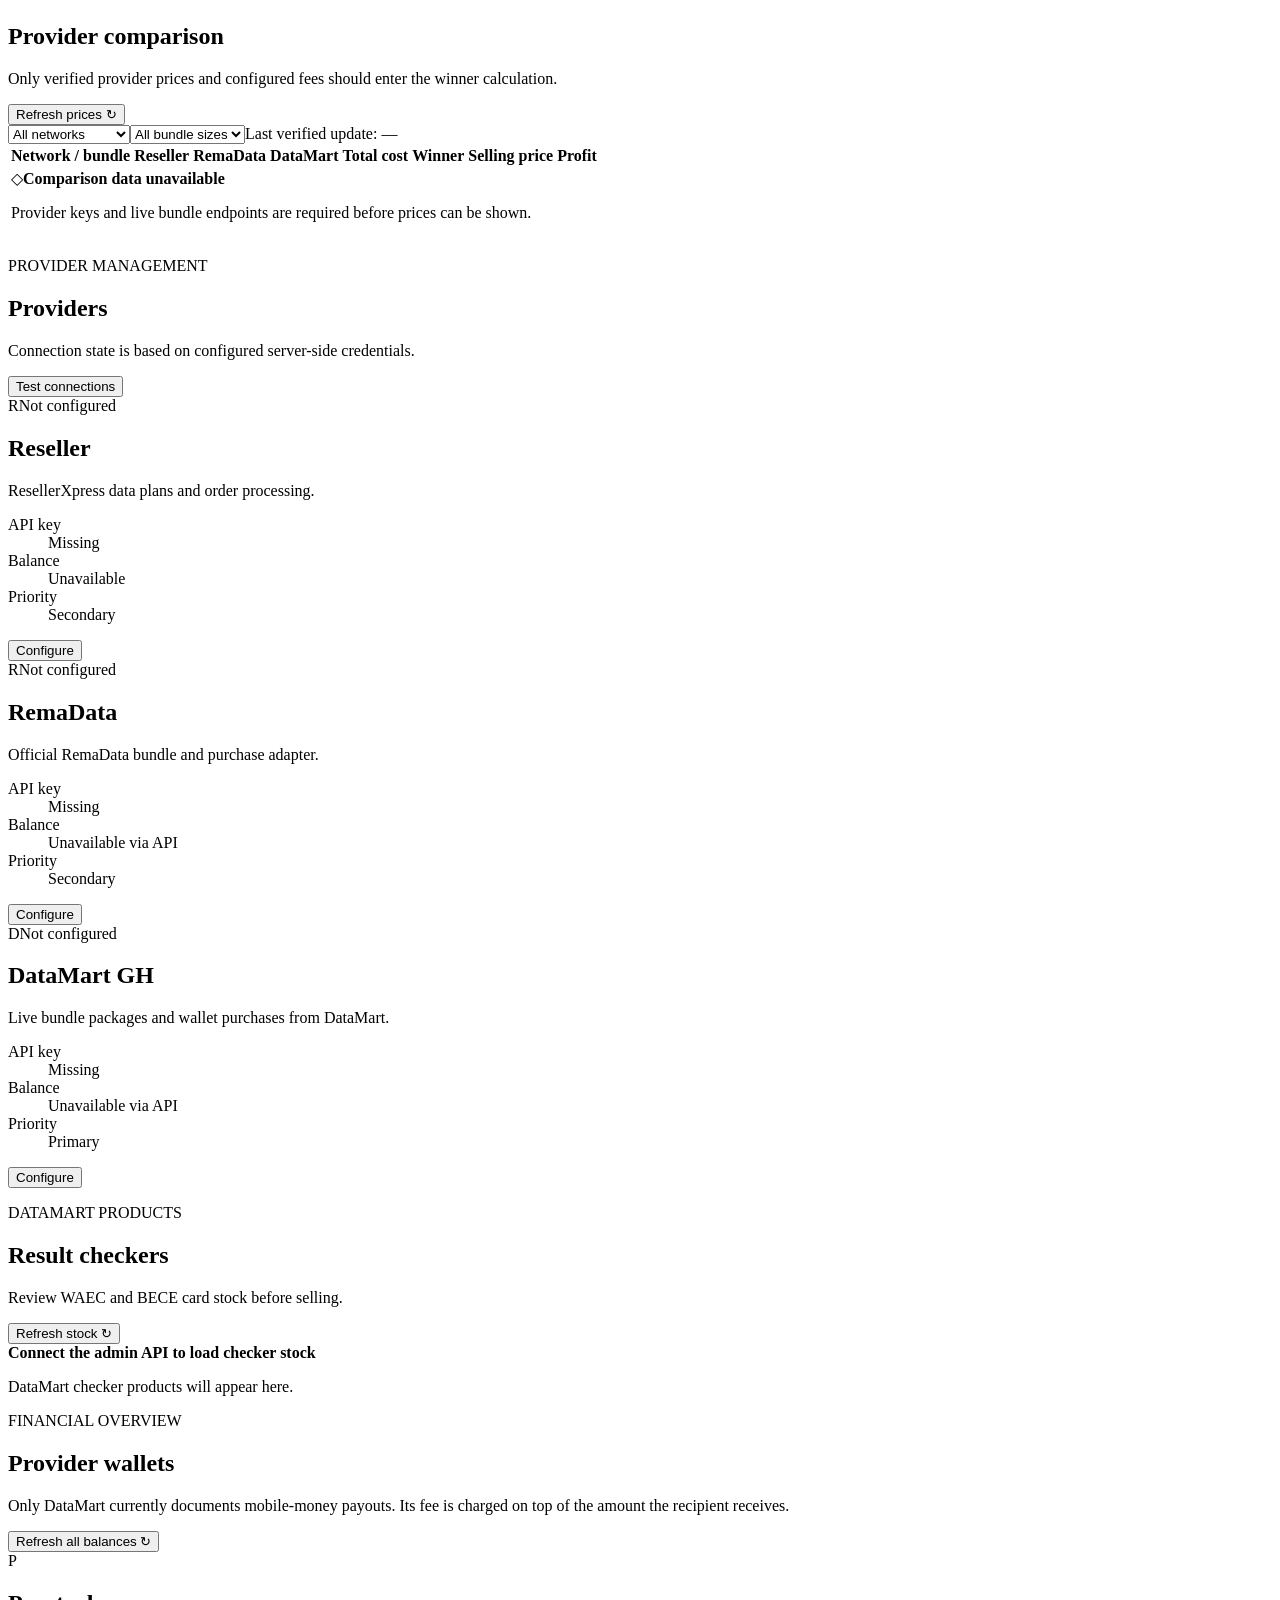
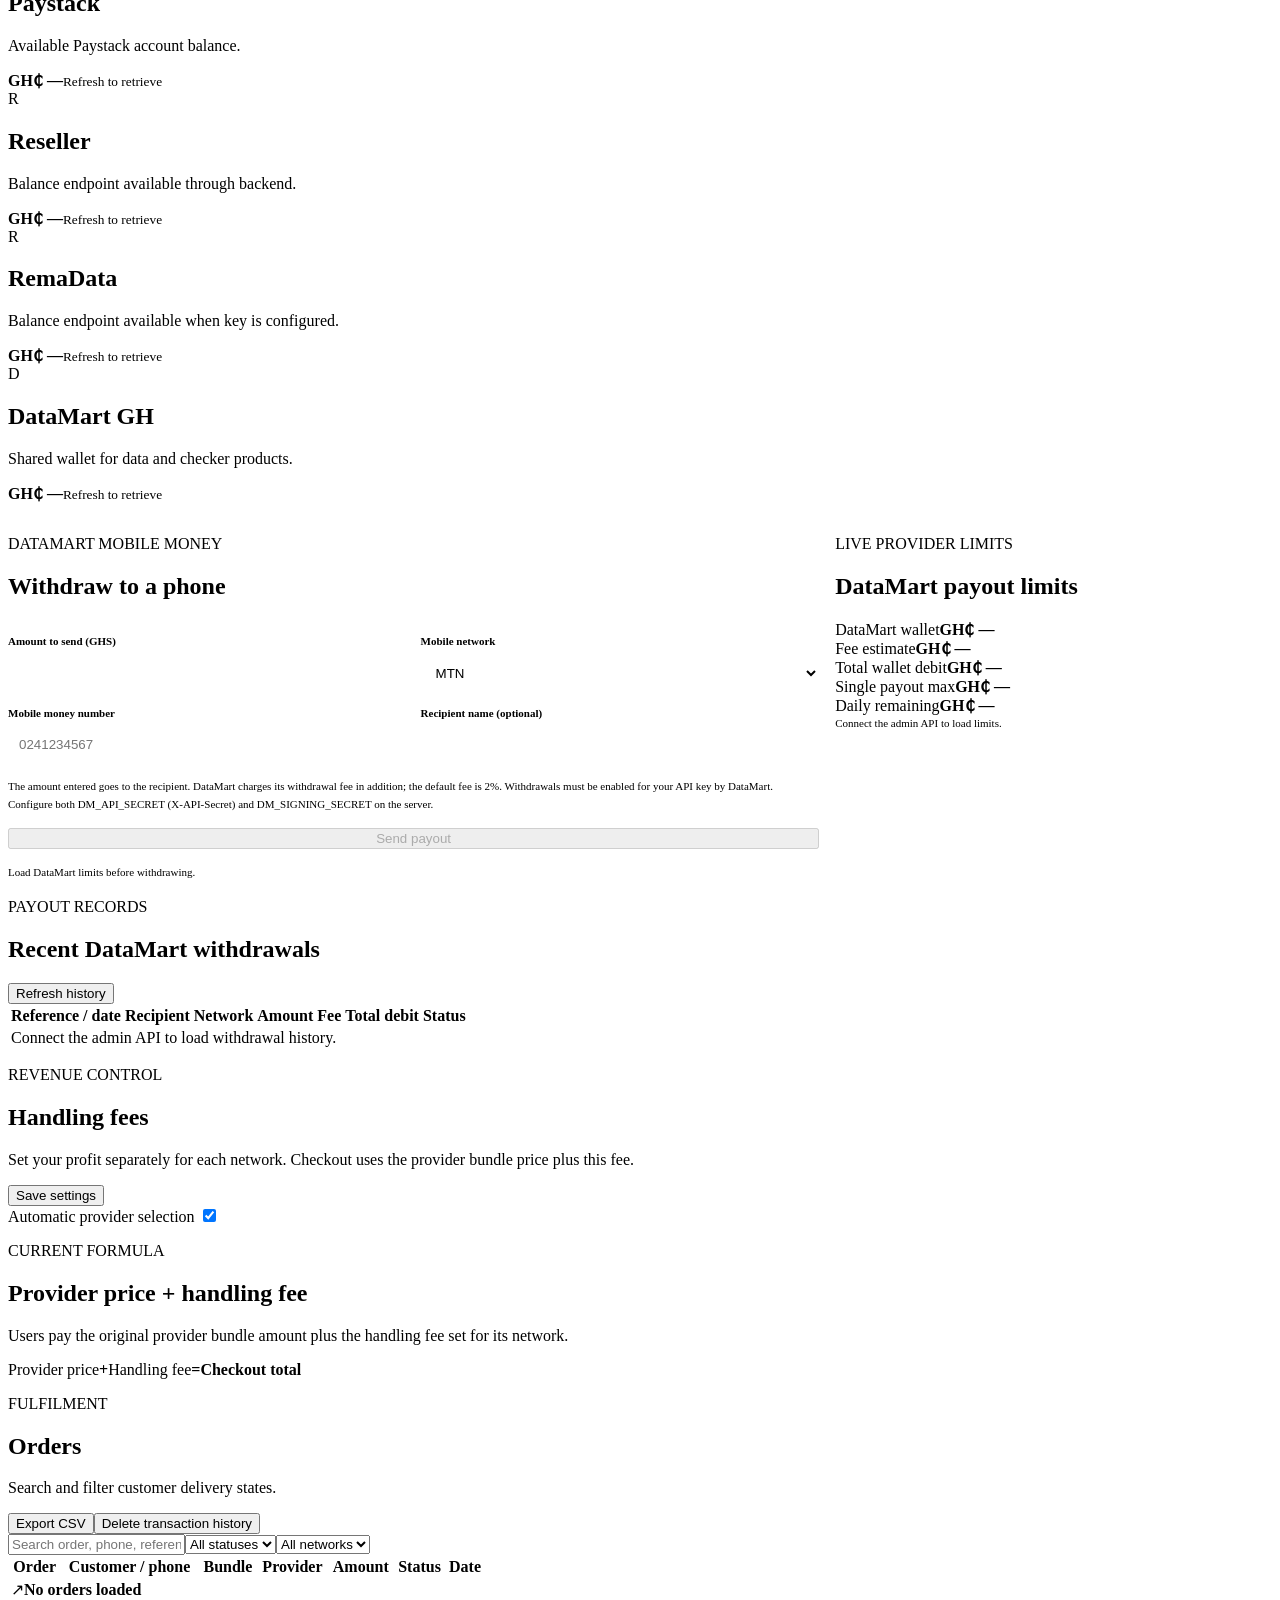
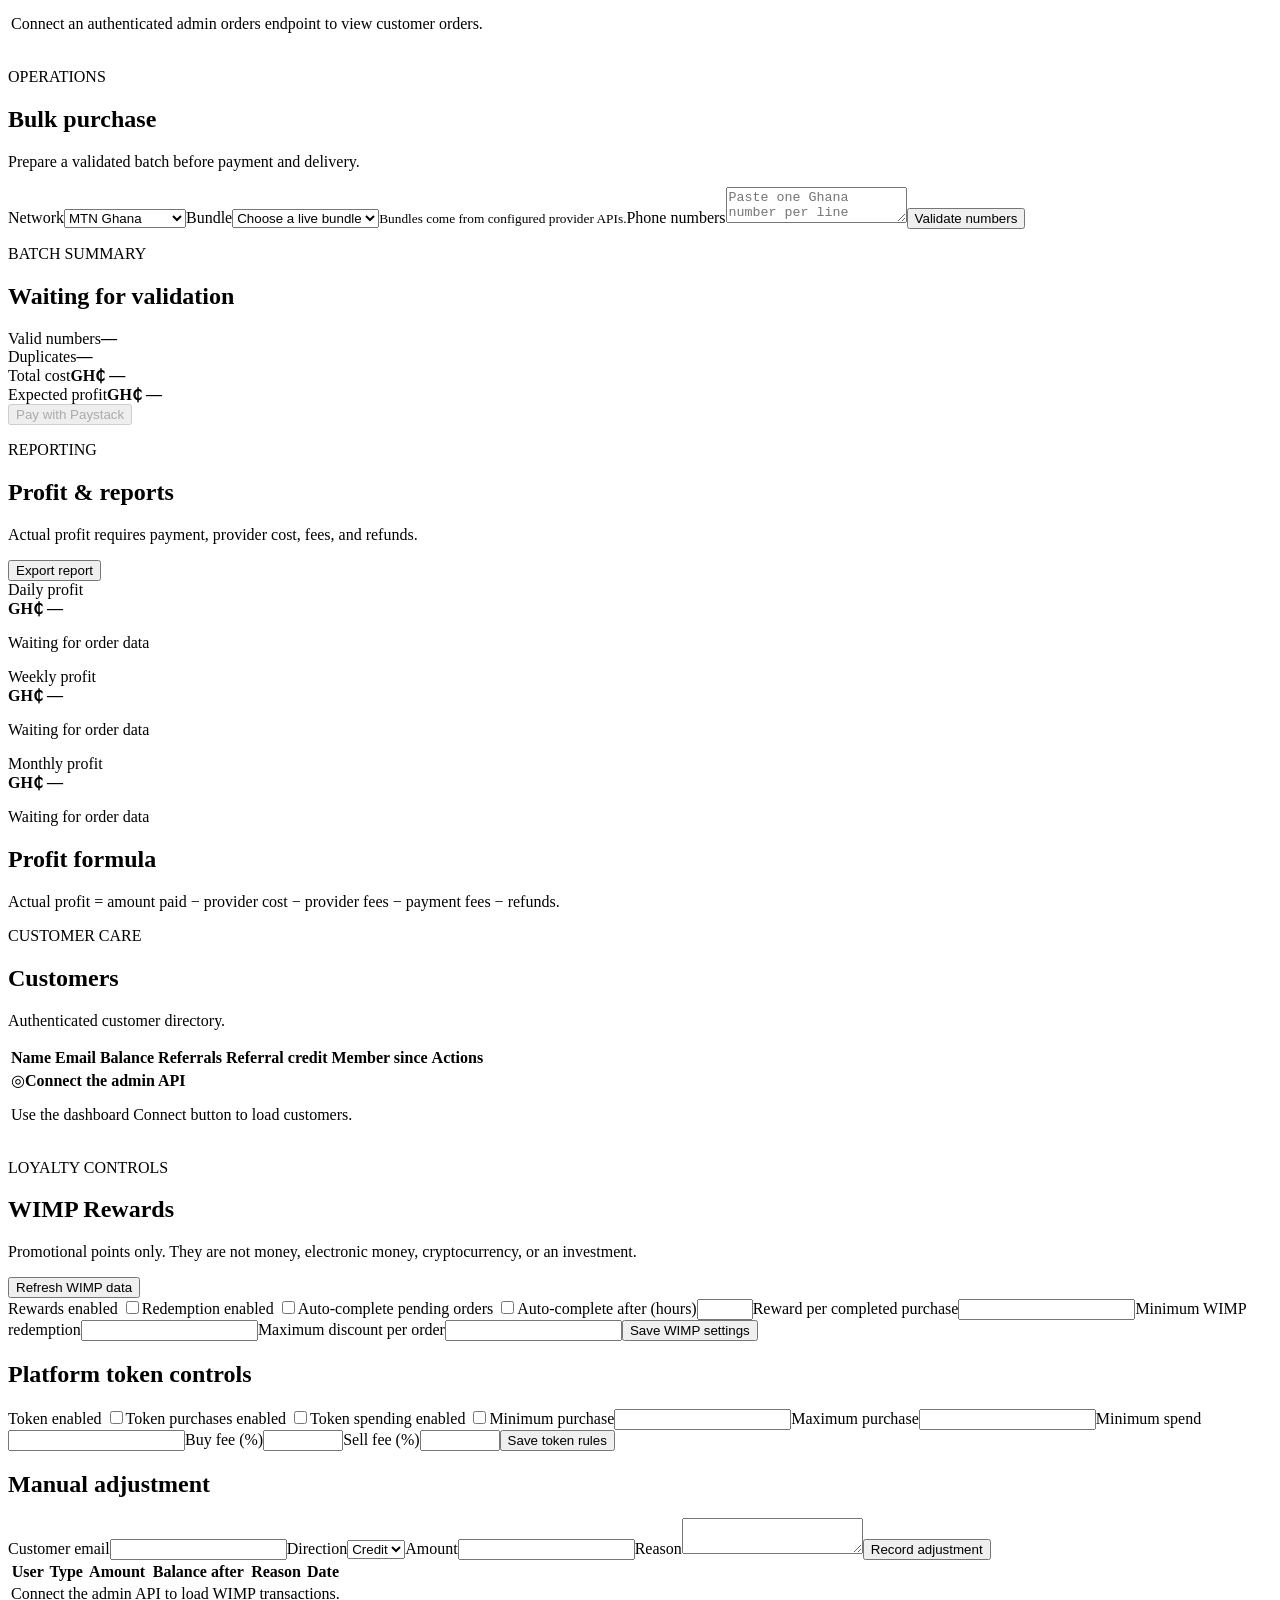
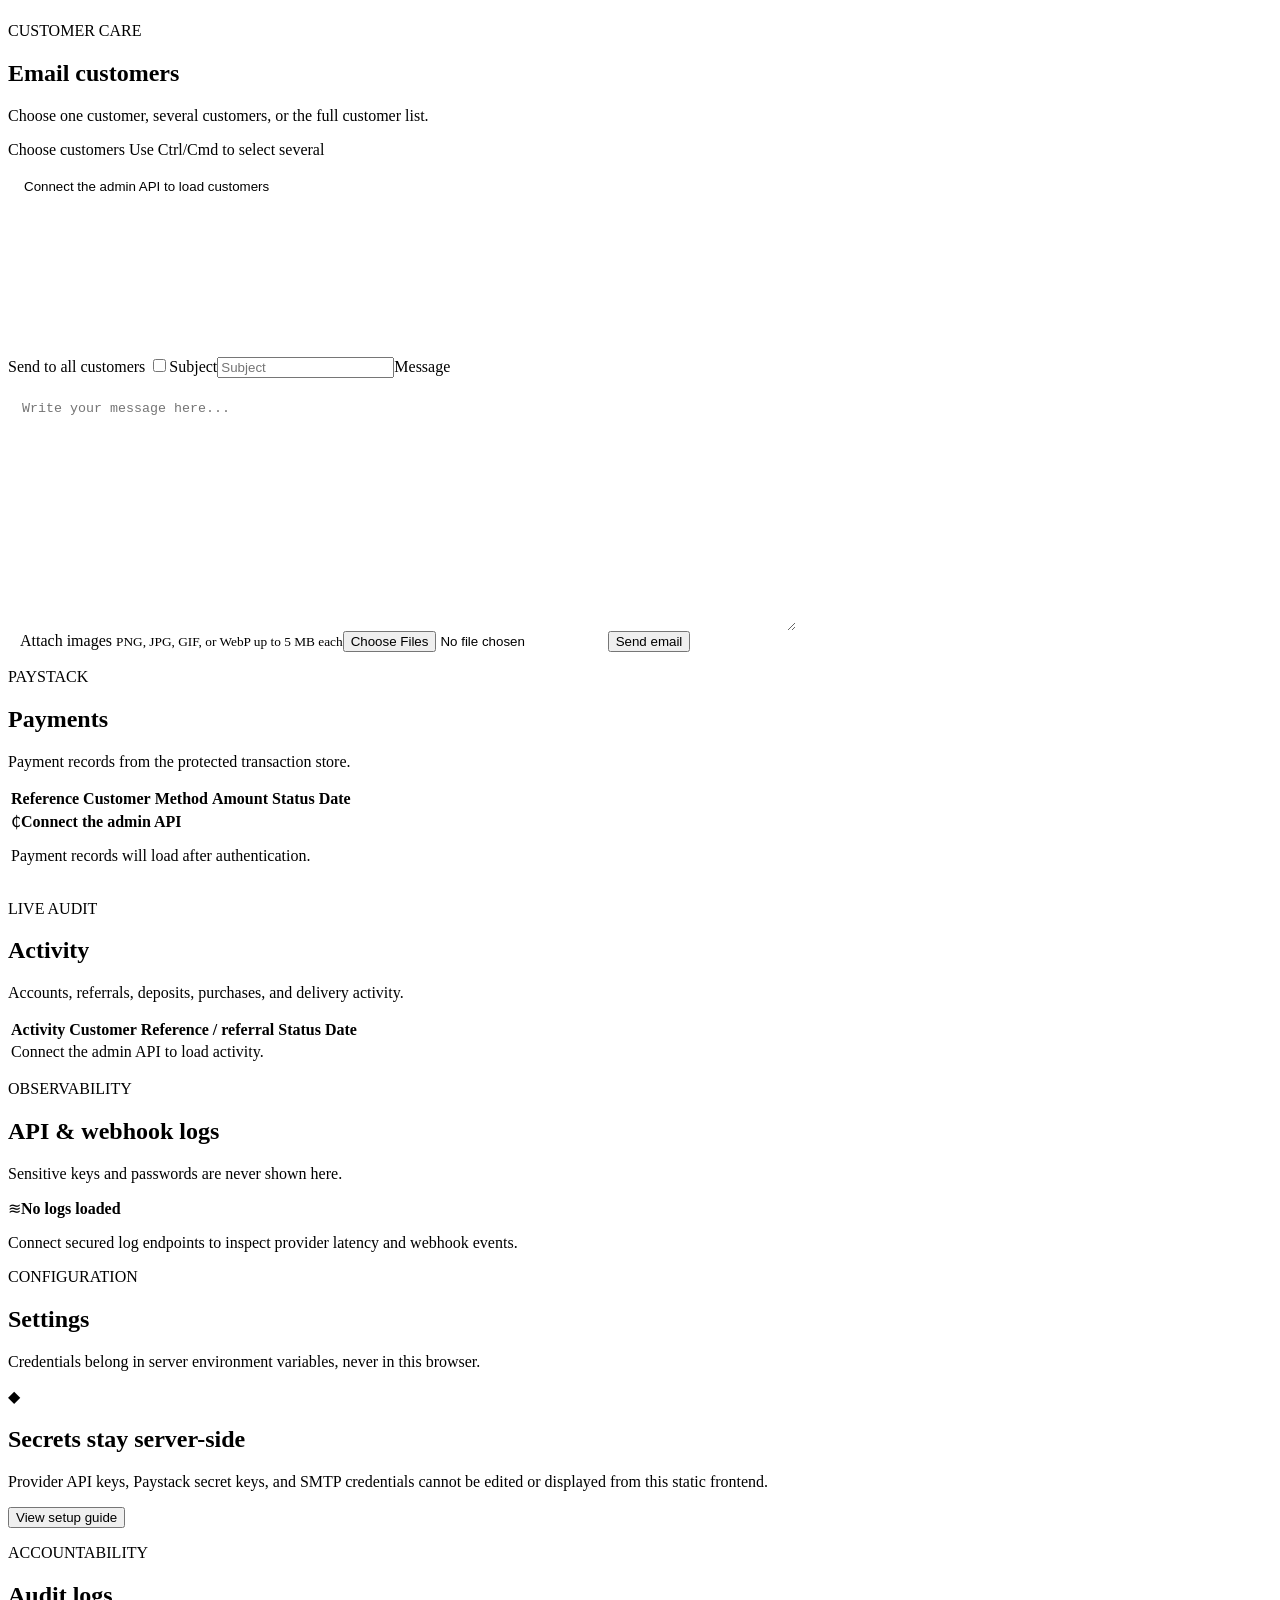
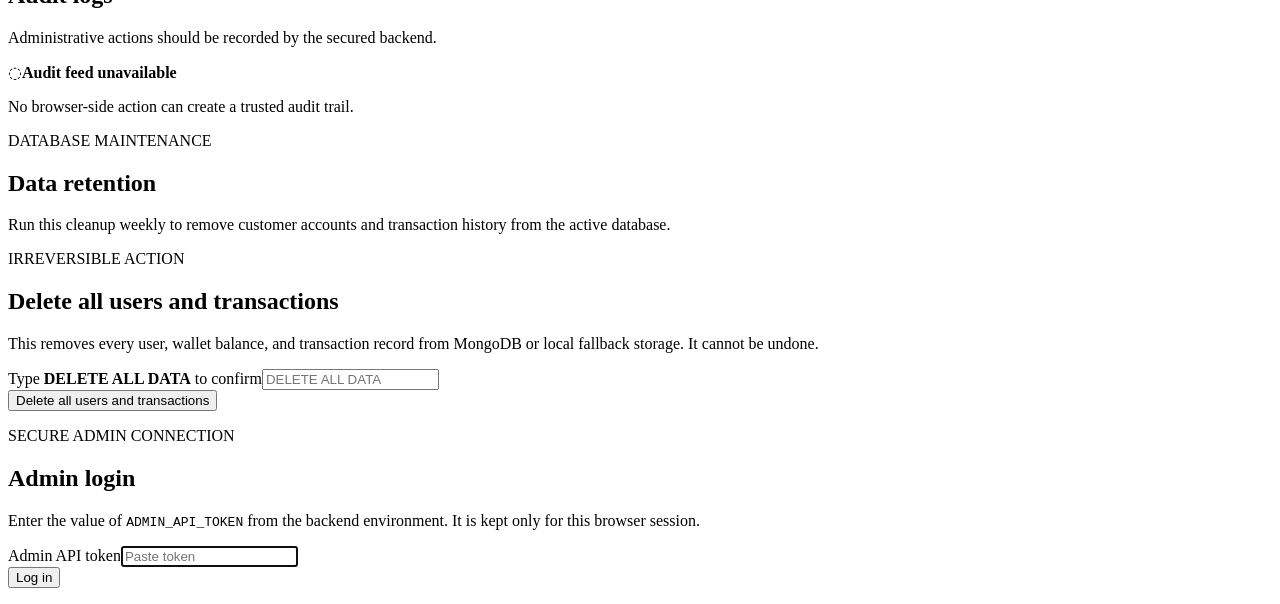
==== commit 11f6d584: "Complete checkout and offline UX" ====
--- a/admin/index.html
+++ b/admin/index.html
@@ -117,7 +117,7 @@
                 <label>Mobile money number<input id="datamart-withdrawal-phone" name="phoneNumber" type="tel" inputmode="tel" autocomplete="tel" placeholder="0241234567" pattern="(?:0[0-9]{9}|[+]?233[0-9]{9})" required></label>
                 <label>Recipient name (optional)<input id="datamart-withdrawal-name" name="recipientName" type="text" autocomplete="name" maxlength="100"></label>
             </div>
-            <p class="datamart-withdrawal-note">The amount entered goes to the recipient. DataMart charges its withdrawal fee in addition; the default fee is 2%. Withdrawals must be enabled for your API key by DataMart, with a signing secret configured on the server.</p>
+            <p class="datamart-withdrawal-note">The amount entered goes to the recipient. DataMart charges its withdrawal fee in addition; the default fee is 2%. Withdrawals must be enabled for your API key by DataMart. Configure both DM_API_SECRET (X-API-Secret) and DM_SIGNING_SECRET on the server.</p>
             <button class="primary-button" id="datamart-withdrawal-submit" type="submit" disabled>Send payout</button>
             <p class="datamart-withdrawal-status" id="datamart-withdrawal-status" role="status" aria-live="polite">Load DataMart limits before withdrawing.</p>
         </form>
